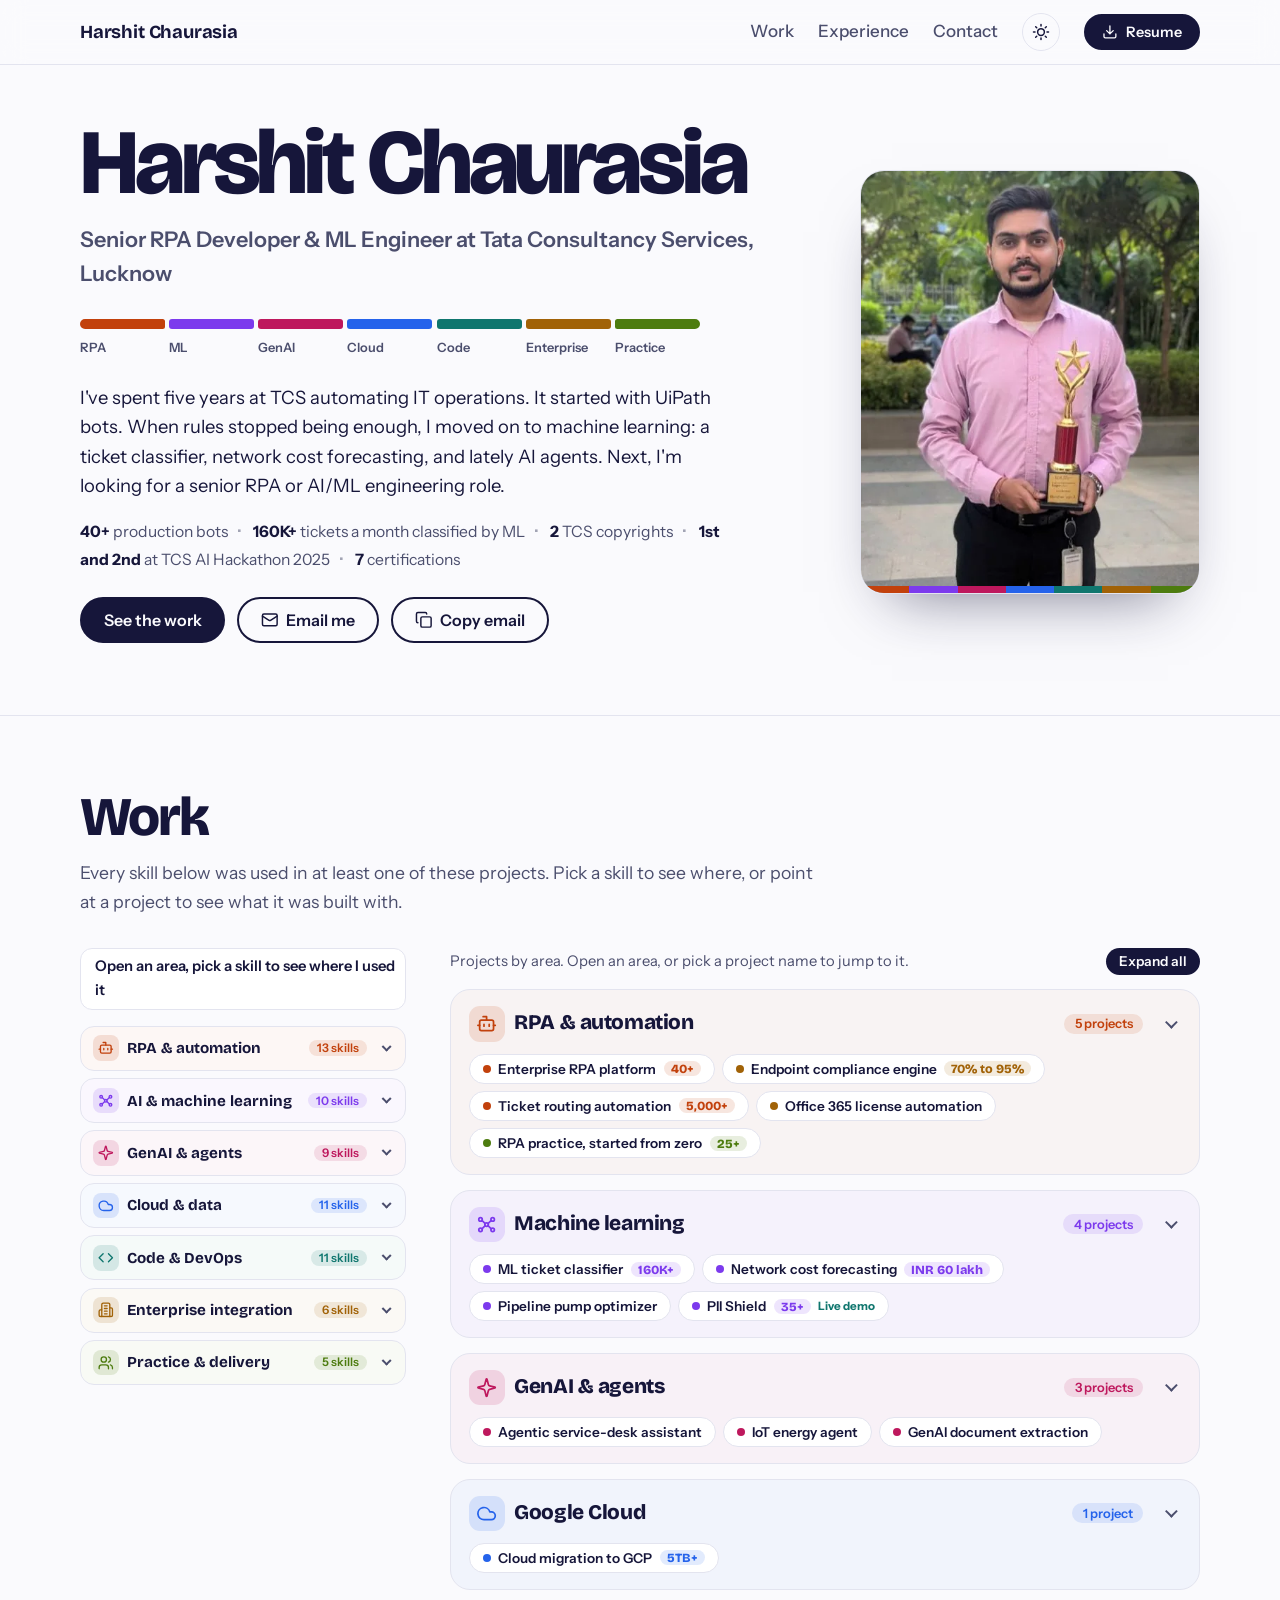
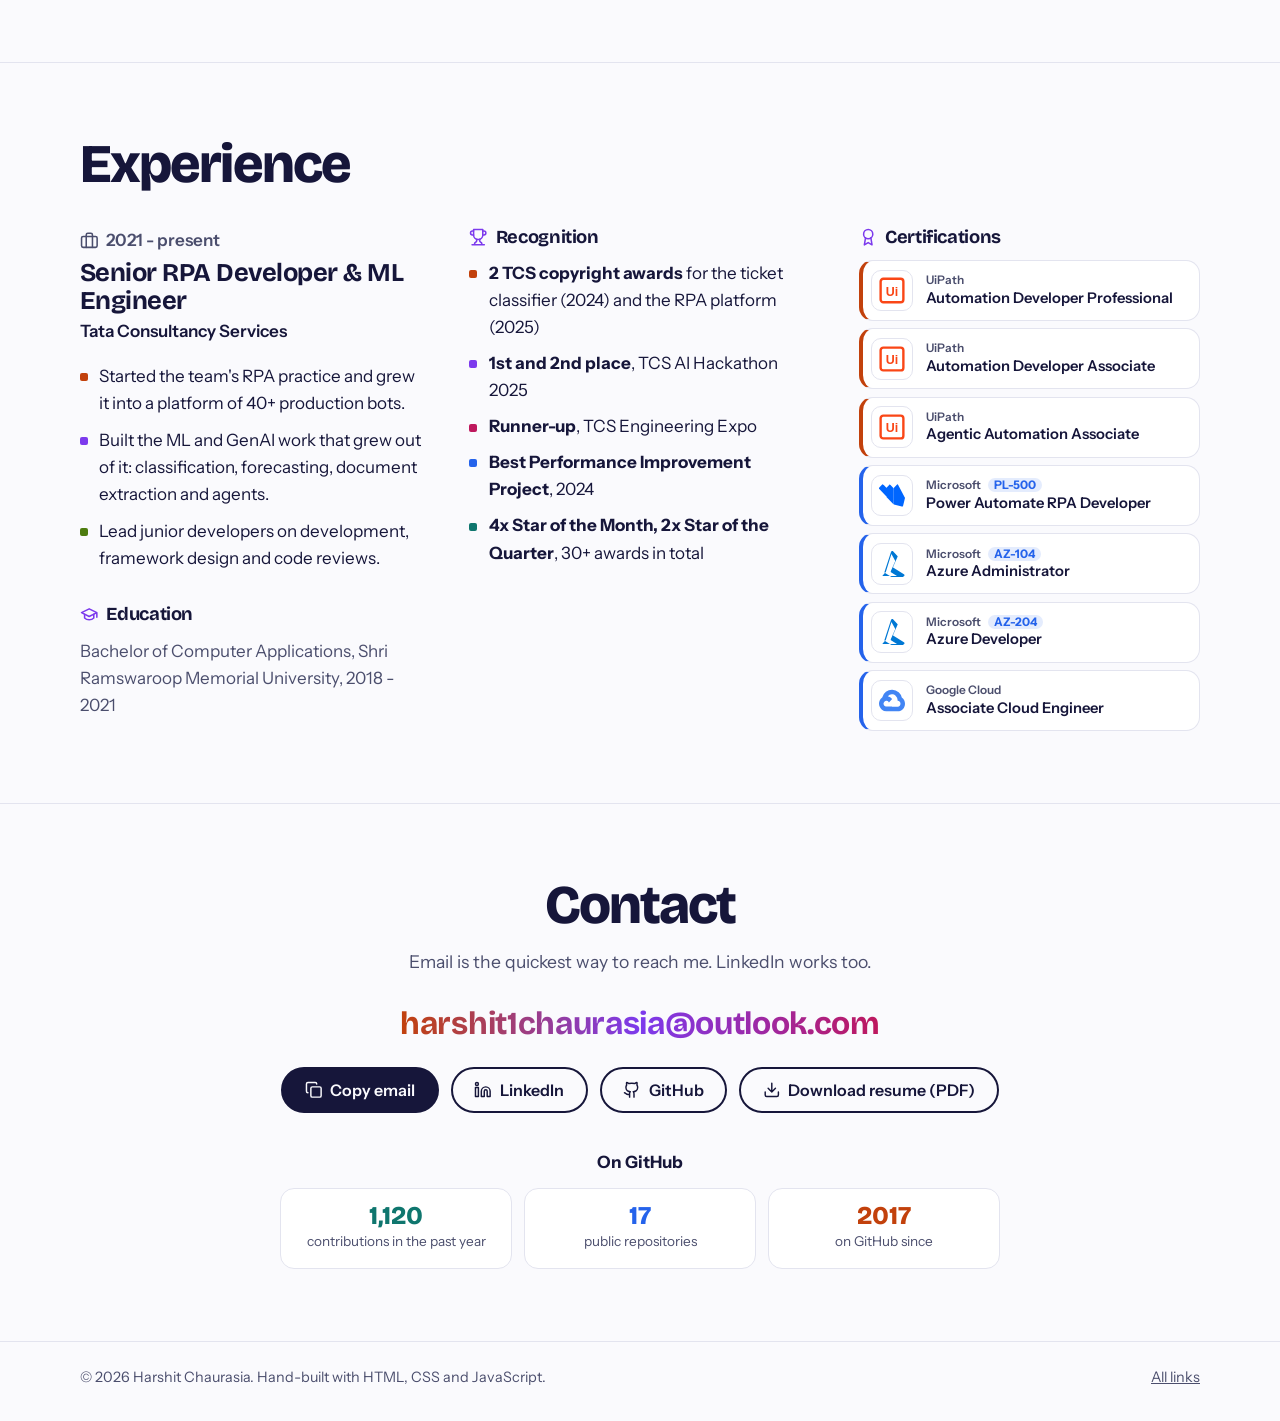
==== index.html @ b9fec70d "Recruiter-first hero, case studies, collapsible skills, phone layout - Hero: availability sentence, " ====
<!DOCTYPE html>
<html lang="en">
<head>
    <meta charset="UTF-8">
    <meta name="viewport" content="width=device-width, initial-scale=1.0, viewport-fit=cover">
    <title>Harshit Chaurasia - RPA & ML Engineer</title>
    <meta name="description" content="Harshit Chaurasia, Senior RPA Developer and ML Engineer at TCS. UiPath automation, machine learning, GenAI agents and Google Cloud, with every skill linked to the project that used it.">
    <link rel="canonical" href="https://harshit.saakura.dev/">
    <meta property="og:title" content="Harshit Chaurasia - RPA & ML Engineer">
    <meta property="og:description" content="Automation and machine learning that runs in production: UiPath bots, ticket classifiers, forecasting models and AI agents.">
    <meta property="og:type" content="website">
    <meta property="og:url" content="https://harshit.saakura.dev/">
    <meta property="og:image" content="https://harshit.saakura.dev/og-card.png">
    <meta property="og:image:width" content="1200">
    <meta property="og:image:height" content="630">
    <meta property="og:image:alt" content="Harshit Chaurasia, Senior RPA Developer and ML Engineer: 40+ production bots, 160K+ tickets a month classified by ML, 2 TCS copyrights">
    <meta name="twitter:card" content="summary_large_image">
    <meta name="twitter:image" content="https://harshit.saakura.dev/og-card.png">
    <meta name="theme-color" content="#fafafd">
    <link rel="icon" type="image/svg+xml" href="data:image/svg+xml,%3Csvg xmlns='http://www.w3.org/2000/svg' viewBox='0 0 100 100'%3E%3Crect width='100' height='100' rx='24' fill='%2316163a'/%3E%3Crect x='14' y='70' width='10' height='14' fill='%23c2410c'/%3E%3Crect x='24' y='70' width='10' height='14' fill='%237c3aed'/%3E%3Crect x='34' y='70' width='10' height='14' fill='%23be185d'/%3E%3Crect x='44' y='70' width='10' height='14' fill='%232563eb'/%3E%3Crect x='54' y='70' width='10' height='14' fill='%230f766e'/%3E%3Crect x='64' y='70' width='10' height='14' fill='%23a16207'/%3E%3Crect x='74' y='70' width='12' height='14' fill='%234d7c0f'/%3E%3Ctext x='50' y='58' text-anchor='middle' font-family='sans-serif' font-size='44' font-weight='800' fill='%23fff'%3EHC%3C/text%3E%3C/svg%3E">
    <link rel="preconnect" href="https://fonts.googleapis.com">
    <link rel="preconnect" href="https://fonts.gstatic.com" crossorigin>
    <link href="https://fonts.googleapis.com/css2?family=Bricolage+Grotesque:opsz,wght@12..96,500..800&family=Instrument+Sans:wght@400..700&display=swap" rel="stylesheet">
    <link rel="stylesheet" href="styles.css">
    <script type="application/ld+json">
    {
      "@context": "https://schema.org",
      "@type": "Person",
      "name": "Harshit Chaurasia",
      "url": "https://harshit.saakura.dev/",
      "jobTitle": "Senior RPA Developer & ML Engineer",
      "worksFor": { "@type": "Organization", "name": "Tata Consultancy Services" },
      "image": "https://harshit.saakura.dev/portrait.jpg",
      "email": "mailto:harshit1chaurasia@outlook.com",
      "address": { "@type": "PostalAddress", "addressLocality": "Lucknow", "addressCountry": "IN" },
      "knowsAbout": ["UiPath", "RPA", "REFramework", "UiPath Orchestrator", "Power Automate", "Intelligent Automation", "Machine Learning", "NLP", "BERT", "Time Series Forecasting", "Agentic AI", "LangGraph", "LangChain", "RAG", "Gemini", "Vertex AI", "Google Cloud", "BigQuery", "Cloud Run", "Python", "SQL", "Docker", "Microsoft Graph API"],
      "hasCredential": [
        { "@type": "EducationalOccupationalCredential", "name": "UiPath Automation Developer Professional", "credentialCategory": "certification" },
        { "@type": "EducationalOccupationalCredential", "name": "UiPath Automation Developer Associate", "credentialCategory": "certification" },
        { "@type": "EducationalOccupationalCredential", "name": "UiPath Agentic Automation Associate", "credentialCategory": "certification" },
        { "@type": "EducationalOccupationalCredential", "name": "Microsoft PL-500 Power Automate RPA Developer", "credentialCategory": "certification" },
        { "@type": "EducationalOccupationalCredential", "name": "Microsoft AZ-104 Azure Administrator", "credentialCategory": "certification" },
        { "@type": "EducationalOccupationalCredential", "name": "Microsoft AZ-204 Azure Developer", "credentialCategory": "certification" },
        { "@type": "EducationalOccupationalCredential", "name": "Google Cloud Associate Cloud Engineer", "credentialCategory": "certification" }
      ],
      "award": ["TCS copyright award 2024 (ML ticket classifier)", "TCS copyright award 2025 (enterprise RPA platform)", "TCS AI Hackathon 2025, 1st and 2nd place"],
      "sameAs": ["https://github.com/harshitrajchaurasia", "https://www.linkedin.com/in/harshit-raj-chaurasia"],
      "alumniOf": { "@type": "CollegeOrUniversity", "name": "Shri Ramswaroop Memorial University" }
    }
    </script>
    <script>
      (function () {
        var d = document.documentElement;
        d.classList.add('js');
        var t = null;
        try { t = localStorage.getItem('theme-v2'); } catch (e) {}
        if (!t) t = 'light';
        d.setAttribute('data-theme', t);
      })();
    </script>
</head>
<body>
    <!-- icon set, used as <svg class="ic"><use href="#i-name"/></svg> -->
    <svg width="0" height="0" style="position:absolute" aria-hidden="true">
        <symbol id="i-rpa" viewBox="0 0 24 24"><path d="M12 8V4H8"/><rect width="16" height="12" x="4" y="8" rx="2"/><path d="M2 14h2M20 14h2M15 13v2M9 13v2"/></symbol>
        <symbol id="i-ml" viewBox="0 0 24 24"><circle cx="5" cy="6" r="2"/><circle cx="5" cy="18" r="2"/><circle cx="12" cy="12" r="2"/><circle cx="19" cy="6" r="2"/><circle cx="19" cy="18" r="2"/><path d="M6.6 7.2l3.8 3.6M6.6 16.8l3.8-3.6M13.6 10.8l3.8-3.6M13.6 13.2l3.8 3.6"/></symbol>
        <symbol id="i-genai" viewBox="0 0 24 24"><path d="M9.94 15.5A2 2 0 0 0 8.5 14.06l-6.14-1.58a.5.5 0 0 1 0-.96L8.5 9.94A2 2 0 0 0 9.94 8.5l1.58-6.14a.5.5 0 0 1 .96 0l1.58 6.14a2 2 0 0 0 1.44 1.44l6.14 1.58a.5.5 0 0 1 0 .96l-6.14 1.58a2 2 0 0 0-1.44 1.44l-1.58 6.14a.5.5 0 0 1-.96 0z"/></symbol>
        <symbol id="i-cloud" viewBox="0 0 24 24"><path d="M17.5 19H9a7 7 0 1 1 6.71-9h1.79a4.5 4.5 0 1 1 0 9Z"/></symbol>
        <symbol id="i-dev" viewBox="0 0 24 24"><path d="M16 18l6-6-6-6M8 6l-6 6 6 6"/></symbol>
        <symbol id="i-ent" viewBox="0 0 24 24"><path d="M6 22V4a2 2 0 0 1 2-2h8a2 2 0 0 1 2 2v18Z"/><path d="M6 12H4a2 2 0 0 0-2 2v6a2 2 0 0 0 2 2h2M18 9h2a2 2 0 0 1 2 2v9a2 2 0 0 1-2 2h-2M10 6h4M10 10h4M10 14h4M10 18h4"/></symbol>
        <symbol id="i-prac" viewBox="0 0 24 24"><path d="M16 21v-2a4 4 0 0 0-4-4H6a4 4 0 0 0-4 4v2"/><circle cx="9" cy="7" r="4"/><path d="M22 21v-2a4 4 0 0 0-3-3.87M16 3.13a4 4 0 0 1 0 7.75"/></symbol>
        <symbol id="i-trophy" viewBox="0 0 24 24"><path d="M6 9H4.5a2.5 2.5 0 0 1 0-5H6M18 9h1.5a2.5 2.5 0 0 0 0-5H18M4 22h16M10 14.66V17c0 .55-.47.98-.97 1.21C7.85 18.75 7 20.24 7 22M14 14.66V17c0 .55.47.98.97 1.21C16.15 18.75 17 20.24 17 22"/><path d="M18 2H6v7a6 6 0 0 0 12 0V2Z"/></symbol>
        <symbol id="i-award" viewBox="0 0 24 24"><circle cx="12" cy="8" r="6"/><path d="M15.48 12.89 17 22l-5-3-5 3 1.52-9.11"/></symbol>
        <symbol id="i-flask" viewBox="0 0 24 24"><path d="M10 2v7.53a2 2 0 0 1-.21.9L4.72 20.55a1 1 0 0 0 .9 1.45h12.76a1 1 0 0 0 .9-1.45l-5.07-10.13a2 2 0 0 1-.21-.9V2M8.5 2h7M7 16h10"/></symbol>
        <symbol id="i-mail" viewBox="0 0 24 24"><rect width="20" height="16" x="2" y="4" rx="2"/><path d="m22 7-8.97 5.7a1.94 1.94 0 0 1-2.06 0L2 7"/></symbol>
        <symbol id="i-download" viewBox="0 0 24 24"><path d="M21 15v4a2 2 0 0 1-2 2H5a2 2 0 0 1-2-2v-4M7 10l5 5 5-5M12 15V3"/></symbol>
        <symbol id="i-github" viewBox="0 0 24 24"><path d="M15 22v-4a4.8 4.8 0 0 0-1-3.5c3 0 6-2 6-5.5.08-1.25-.27-2.48-1-3.5.28-1.15.28-2.35 0-3.5 0 0-1 0-3 1.5-2.64-.5-5.36-.5-8 0C6 2 5 2 5 2c-.3 1.15-.3 2.35 0 3.5A5.4 5.4 0 0 0 4 9c0 3.5 3 5.5 6 5.5-.39.49-.68 1.05-.85 1.65S8.93 17.38 9 18v4M9 18c-4.51 2-5-2-7-2"/></symbol>
        <symbol id="i-linkedin" viewBox="0 0 24 24"><path d="M16 8a6 6 0 0 1 6 6v7h-4v-7a2 2 0 0 0-4 0v7h-4v-7a6 6 0 0 1 6-6zM2 9h4v12H2z"/><circle cx="4" cy="4" r="2"/></symbol>
        <symbol id="i-briefcase" viewBox="0 0 24 24"><rect width="20" height="14" x="2" y="7" rx="2"/><path d="M16 21V5a2 2 0 0 0-2-2h-4a2 2 0 0 0-2 2v16"/></symbol>
        <symbol id="i-cap" viewBox="0 0 24 24"><path d="M22 10v6M2 10l10-5 10 5-10 5z"/><path d="M6 12v5c3 3 9 3 12 0v-5"/></symbol>
        <symbol id="i-copy" viewBox="0 0 24 24"><rect width="14" height="14" x="8" y="8" rx="2"/><path d="M4 16c-1.1 0-2-.9-2-2V4c0-1.1.9-2 2-2h10c1.1 0 2 .9 2 2"/></symbol>
        <symbol id="i-check" viewBox="0 0 24 24"><path d="M20 6 9 17l-5-5"/></symbol>
        <symbol id="i-play" viewBox="0 0 24 24"><polygon points="6 3 20 12 6 21 6 3"/></symbol>
        <symbol id="i-external"viewBox="0 0 24 24"><path d="M15 3h6v6M10 14 21 3M18 13v6a2 2 0 0 1-2 2H5a2 2 0 0 1-2-2V8a2 2 0 0 1 2-2h3"/></symbol>
    </svg>
    <a href="#work" class="skip-link">Skip to projects</a>

    <header class="topbar">
        <div class="wrap topbar-inner">
            <a href="#top" class="brand">Harshit Chaurasia</a>
            <nav class="topnav" aria-label="Primary">
                <a href="#work">Work</a>
                <a href="#experience">Experience</a>
                <a href="#contact">Contact</a>
            </nav>
            <button class="theme-toggle" id="themeToggle" type="button" aria-label="Switch between light and dark theme">
                <svg class="icon-sun" width="18" height="18" viewBox="0 0 24 24" fill="none" stroke="currentColor" stroke-width="2" stroke-linecap="round" aria-hidden="true"><circle cx="12" cy="12" r="4.5"/><path d="M12 2v2M12 20v2M4.9 4.9l1.4 1.4M17.7 17.7l1.4 1.4M2 12h2M20 12h2M4.9 19.1l1.4-1.4M17.7 6.3l1.4-1.4"/></svg>
                <svg class="icon-moon" width="18" height="18" viewBox="0 0 24 24" fill="none" stroke="currentColor" stroke-width="2" stroke-linecap="round" aria-hidden="true"><path d="M21 12.8A9 9 0 1111.2 3a7 7 0 009.8 9.8z"/></svg>
            </button>
            <a href="Harshit_Chaurasia_Resume.pdf" class="btn btn-solid btn-small" download><svg class="ic" aria-hidden="true"><use href="#i-download"/></svg>Resume</a>
        </div>
    </header>

    <main id="top">

        <!-- ============ HERO ============ -->
        <section class="hero">
            <div class="wrap hero-grid">
                <div class="hero-text">
                    <h1 class="hero-name">Harshit Chaurasia</h1>
                    <p class="hero-role">Senior RPA Developer &amp; ML Engineer at Tata Consultancy Services, Lucknow</p>

                    <!-- one segment per skill area; clicking jumps to the matching projects -->
                    <ul class="spectrum" aria-label="Skill areas">
                        <li><a href="#work" data-jump-cat="rpa" style="--c:var(--rpa)"><span>RPA</span></a></li>
                        <li><a href="#work" data-jump-cat="ml" style="--c:var(--ml)"><span>ML</span></a></li>
                        <li><a href="#work" data-jump-cat="genai" style="--c:var(--genai)"><span>GenAI</span></a></li>
                        <li><a href="#work" data-jump-cat="cloud" style="--c:var(--cloud)"><span>Cloud</span></a></li>
                        <li><a href="#work" data-jump-cat="dev" style="--c:var(--dev)"><span>Code</span></a></li>
                        <li><a href="#work" data-jump-cat="ent" style="--c:var(--ent)"><span>Enterprise</span></a></li>
                        <li><a href="#work" data-jump-cat="prac" style="--c:var(--prac)"><span>Practice</span></a></li>
                    </ul>

                    <p class="hero-pitch">I've spent five years at TCS automating IT operations. It started with UiPath bots. When rules stopped being enough, I moved on to machine learning: a ticket classifier, network cost forecasting, and lately AI agents. Next, I'm looking for a senior RPA or AI/ML engineering role.</p>

                    <!-- the numbers a recruiter looks for, as one plain line -->
                    <ul class="proof" aria-label="Highlights">
                        <li><b>40+</b> production bots</li>
                        <li><b>160K+</b> tickets a month classified by ML</li>
                        <li><b>2</b> TCS copyrights</li>
                        <li><b>1st and 2nd</b> at TCS AI Hackathon 2025</li>
                        <li><b>7</b> certifications</li>
                    </ul>

                    <div class="hero-ctas">
                        <a href="#work" class="btn btn-solid">See the work</a>
                        <a href="mailto:harshit1chaurasia@outlook.com" class="btn btn-line"><svg class="ic" aria-hidden="true"><use href="#i-mail"/></svg>Email me</a>
                        <button type="button" class="btn btn-line js-only" data-copy="harshit1chaurasia@outlook.com"><svg class="ic" aria-hidden="true"><use href="#i-copy"/></svg><span>Copy email</span></button>
                    </div>
                </div>

                <figure class="hero-photo">
                    <div class="photo-frame">
                        <picture>
                            <source srcset="portrait.webp" type="image/webp">
                            <img src="portrait.jpg" alt="Harshit Chaurasia holding an award trophy" width="480" height="600" fetchpriority="high">
                        </picture>
                    </div>
                </figure>
            </div>
        </section>

        <!-- ============ WORK: skills <-> projects ============ -->
        <section class="section" id="work">
            <div class="wrap">
                <div class="sec-head">
                    <h2>Work</h2>
                    <p class="sec-sub">Every skill below was used in at least one of these projects. Pick a skill to see where, or point at a project to see what it was built with.</p>
                </div>

                <div class="work-grid">
                    <!-- built by script.js from the tags on each project, so a skill can only appear if a project uses it -->
                    <aside class="skills-panel" id="skillsPanel" aria-label="Skills">
                        <div class="skills-status" id="skillsStatus" aria-live="polite">
                            <span id="skillsStatusText">Open an area, pick a skill to see where I used it</span>
                            <button type="button" class="clear-btn" id="clearFilter" hidden>Show all</button>
                        </div>
                        <div id="skillsGroups"></div>
                    </aside>

                    <div class="work-main">
                    <div class="proj-tools">
                        <p>Projects by area. Open an area, or pick a project name to jump to it.</p>
                        <button type="button" class="clear-btn" id="toggleGroups">Expand all</button>
                    </div>
                    <div class="projects" id="projects">
                        <details class="pgroup" style="--c:var(--rpa)" aria-label="RPA and automation projects">
                            <summary class="pgroup-sum"><h3 class="pgroup-head"><svg class="ic" aria-hidden="true"><use href="#i-rpa"/></svg>RPA &amp; automation<span class="pgroup-n">5 projects</span></h3></summary>
                            <div class="pgrid">
                            <article class="proj" style="--c:var(--rpa)" tabindex="0">
                                <p class="proj-badge"><svg class="ic" aria-hidden="true"><use href="#i-award"/></svg>Copyright 2025</p>
                                <h4>Enterprise RPA platform</h4>
                                <p class="proj-result"><strong>40+</strong> production bots at 98% SLA compliance</p>
                                <p>A UiPath platform for deployment, Office 365 licensing, ITSM and compliance work. Queue-based processing with structured exception handling and automated tests: 92% job success, 95% less manual effort and 1,000+ hours saved every month.</p>
                                <ul class="tags">
                                    <li data-c="rpa">UiPath Studio</li><li data-c="rpa">REFramework</li><li data-c="rpa">UiPath Orchestrator</li><li data-c="rpa">Queues</li><li data-c="rpa">Exception Handling</li><li data-c="rpa">UiPath Test Suite</li><li data-c="dev">VBA</li>
                                </ul>
                            </article>
                            <article class="proj" style="--c:var(--ent)" tabindex="0">
                                <h4>Endpoint compliance engine</h4>
                                <p class="proj-result">Compliance up from <strong>70% to 95%</strong> across 800K+ devices</p>
                                <p>A rules engine checks Active Directory data for policy violations. Fixes and notifications were piloted through Power Automate flows.</p>
                                <ul class="tags">
                                    <li data-c="dev">Python</li><li data-c="cloud">SQL</li><li data-c="ent">Active Directory</li><li data-c="rpa">Power Automate Desktop</li><li data-c="rpa">Cloud Flows</li>
                                </ul>
                            </article>
                            <article class="proj" style="--c:var(--rpa)" tabindex="0">
                                <h4>Ticket routing automation</h4>
                                <p class="proj-result"><strong>5,000+</strong> tickets a day assigned automatically</p>
                                <p>Routes tickets to roster-based support teams, so 200+ engineers no longer watch queues and assign work by hand.</p>
                                <ul class="tags">
                                    <li data-c="dev">Python</li><li data-c="rpa">Selenium WebDriver</li><li data-c="cloud">SQL</li>
                                </ul>
                            </article>
                            <article class="proj" style="--c:var(--ent)" tabindex="0">
                                <h4>Office 365 license automation</h4>
                                <p class="proj-result">License provisioning and revocation with no manual steps</p>
                                <p>Provisions and revokes Office 365 licenses automatically across the Microsoft stack, improving license utilization and governance.</p>
                                <ul class="tags">
                                    <li data-c="ent">Microsoft Graph API</li><li data-c="ent">Office 365</li><li data-c="ent">Active Directory</li><li data-c="ent">SharePoint</li><li data-c="ent">Outlook</li><li data-c="dev">PowerShell</li><li data-c="dev">Python</li><li data-c="rpa">Power Apps</li><li data-c="cloud">Azure</li>
                                </ul>
                            </article>
                            <article class="proj" style="--c:var(--prac)" tabindex="0">
                                <h4>RPA practice, started from zero</h4>
                                <p class="proj-result"><strong>25+</strong> legacy app automations piloted</p>
                                <p>Mapped processes and proved them out with Python and Selenium pilots, then ran the practice: bot lifecycle and SLA management, and mentoring junior developers through code review in Agile sprints.</p>
                                <ul class="tags">
                                    <li data-c="prac">Process Analysis</li><li data-c="prac">Bot Lifecycle Management</li><li data-c="prac">SLA Management</li><li data-c="prac">Code Review</li><li data-c="prac">Agile</li><li data-c="dev">Python</li><li data-c="rpa">Selenium WebDriver</li>
                                </ul>
                            </article>
                            </div>
                        </details>
                        <details class="pgroup" style="--c:var(--ml)" aria-label="Machine learning projects">
                            <summary class="pgroup-sum"><h3 class="pgroup-head"><svg class="ic" aria-hidden="true"><use href="#i-ml"/></svg>Machine learning<span class="pgroup-n">4 projects</span></h3></summary>
                            <div class="pgrid">
                            <article class="proj" style="--c:var(--ml)" tabindex="0">
                                <p class="proj-badge"><svg class="ic" aria-hidden="true"><use href="#i-award"/></svg>Copyright 2024</p>
                                <h4>ML ticket classifier</h4>
                                <p class="proj-result"><strong>160K+</strong> tickets a month classified at 97% accuracy</p>
                                <p>Reads incoming IT tickets and change requests and picks the right queue. A bi-encoder shortlists candidate categories, a cross-encoder re-ranks them, and the model ships as a container on Cloud Run through a CI/CD pipeline.</p>
                                <ul class="tags">
                                    <li data-c="ml">Machine Learning</li><li data-c="ml">NLP</li><li data-c="ml">BERT</li><li data-c="ml">Bi-Encoder</li><li data-c="ml">Cross-Encoder</li><li data-c="ml">Embeddings</li><li data-c="ml">Scikit-Learn</li>
                                    <li data-c="dev">Python</li><li data-c="cloud">Cloud Run</li><li data-c="dev">Docker</li><li data-c="dev">Linux</li><li data-c="dev">Git</li><li data-c="dev">GitHub</li><li data-c="dev">GitLab</li><li data-c="dev">CI/CD</li><li data-c="dev">Rundeck</li>
                                </ul>
                                <details class="case">
                                    <summary>How it works</summary>
                                    <div class="case-body">
                                        <ol class="flow" aria-label="Pipeline">
                                            <li>Ticket text</li><li>PII masked</li><li>Top-3 categories</li><li>Sub-categories</li><li>Similar-label search</li><li>Cross-encoder re-rank</li><li>Queue + confidence</li>
                                        </ol>
                                        <p><b>Problem.</b> Over 2,600 possible destinations, heavily skewed: the biggest category has thousands of times the data of the smallest. A single flat model got 48% right.</p>
                                        <p><b>Approach.</b> Split the decision in two. A DistilBERT model picks the top 3 categories, a second picks sub-categories but may only choose ones valid under those categories. Semantic search adds near matches, and one cross-encoder pass scores every candidate on the same scale.</p>
                                        <p><b>Engineering.</b> Trained on 1.1M+ labelled tickets on cloud GPUs, exported to ONNX (no PyTorch in production), served as an autoscaling container on Cloud Run with personal data masked before inference. About 6 ms per ticket in batch evaluation.</p>
                                        <p><b>Lesson.</b> The category tree mirrors which team handles a ticket, not what the user meant. Subject words ("laptop", "parking") separate tickets far better than intent words ("not working").</p>
                                    </div>
                                </details>
                            </article>
                            <article class="proj" style="--c:var(--ml)" tabindex="0">
                                <h4>Network cost forecasting</h4>
                                <p class="proj-result"><strong>INR 60 lakh</strong> (about USD 70K) saved in FY24</p>
                                <p>Time series models forecast usage on every network link and recommend where to upgrade or downgrade. Projected savings reach INR 2+ crore (about USD 230K) by FY26.</p>
                                <ul class="tags">
                                    <li data-c="ml">Time Series Forecasting</li><li data-c="ml">BigQuery ML</li><li data-c="ml">Scikit-Learn</li><li data-c="dev">Python</li><li data-c="cloud">BigQuery</li><li data-c="cloud">PySpark</li>
                                </ul>
                            </article>
                            <article class="proj" style="--c:var(--ml)" tabindex="0">
                                <p class="proj-badge"><svg class="ic" aria-hidden="true"><use href="#i-trophy"/></svg>TCS AI Hackathon 2025, 1st place</p>
                                <h4>Pipeline pump optimizer</h4>
                                <p class="proj-result">Less energy spent moving oil and gas</p>
                                <p>A machine learning model that recommends pump settings to cut energy use along oil and gas pipelines.</p>
                                <ul class="tags">
                                    <li data-c="ml">Machine Learning</li><li data-c="ml">Scikit-Learn</li><li data-c="dev">Python</li>
                                </ul>
                            </article>
                            <article class="proj" style="--c:var(--ml)" tabindex="0">
                                <p class="proj-badge"><svg class="ic" aria-hidden="true"><use href="#i-github"/></svg>Open source</p>
                                <h4>PII Shield</h4>
                                <p class="proj-result"><strong>35+</strong> kinds of personal data removed before text reaches an LLM</p>
                                <p>Finds names, Aadhaar and PAN numbers, bank accounts, emails and phone numbers with spaCy NER and pattern rules, then masks them. Nothing you paste is stored.</p>
                                <ul class="tags">
                                    <li data-c="ml">NLP</li><li data-c="ml">spaCy</li><li data-c="dev">Python</li><li data-c="dev">FastAPI</li><li data-c="dev">Docker</li><li data-c="cloud">Cloud Run</li>
                                </ul>
                                <div class="proj-links">
                                    <a href="#piiDemo" class="live"><svg class="ic" aria-hidden="true"><use href="#i-play"/></svg>Try the live demo</a>
                                    <a href="https://github.com/harshitrajchaurasia/pii-shield" target="_blank" rel="noopener"><svg class="ic" aria-hidden="true"><use href="#i-github"/></svg>Source on GitHub</a>
                                    <a href="https://pii-shield-49982461185.us-central1.run.app" target="_blank" rel="noopener"><svg class="ic" aria-hidden="true"><use href="#i-external"/></svg>Open the full app</a>
                                </div>
                                <details class="demo" id="piiDemo">
                                    <summary><svg class="ic" aria-hidden="true"><use href="#i-play"/></svg>Try it here</summary>
                                    <div class="demo-body">
                                        <label for="piiInput" class="demo-label">Text with personal details</label>
                                        <textarea id="piiInput" rows="4">Hi, I'm Rahul Sharma, Aadhaar 2341 5678 9012, rahul.sharma@gmail.com, +91 98765 43210</textarea>
                                        <button type="button" class="btn btn-solid btn-small" id="piiRedactBtn">Redact</button>
                                        <p class="demo-label">Redacted text</p>
                                        <div class="demo-output" id="piiOutput" aria-live="polite">The redacted version shows up here.</div>
                                        <p class="demo-stats" id="piiStats"></p>
                                    </div>
                                </details>
                            </article>
                            </div>
                        </details>
                        <details class="pgroup" style="--c:var(--genai)" aria-label="GenAI and agents projects">
                            <summary class="pgroup-sum"><h3 class="pgroup-head"><svg class="ic" aria-hidden="true"><use href="#i-genai"/></svg>GenAI &amp; agents<span class="pgroup-n">3 projects</span></h3></summary>
                            <div class="pgrid">
                            <article class="proj" style="--c:var(--genai)" tabindex="0">
                                <p class="proj-badge"><svg class="ic" aria-hidden="true"><use href="#i-flask"/></svg>Proof of concept</p>
                                <h4>Agentic service-desk assistant</h4>
                                <p class="proj-result">Showed tickets can resolve themselves</p>
                                <p>An agent that pulls answers out of service-desk databases and uses them to close tickets, orchestrated with UiPath Maestro and grounded with retrieval-augmented generation.</p>
                                <ul class="tags">
                                    <li data-c="genai">Agentic AI</li><li data-c="genai">RAG</li><li data-c="genai">OpenAI GPT</li><li data-c="rpa">UiPath Maestro</li><li data-c="rpa">UiPath AI Center</li><li data-c="rpa">Document Understanding</li>
                                </ul>
                            </article>
                            <article class="proj" style="--c:var(--genai)" tabindex="0">
                                <p class="proj-badge"><svg class="ic" aria-hidden="true"><use href="#i-trophy"/></svg>TCS AI Hackathon 2025, 2nd place</p>
                                <h4>IoT energy agent</h4>
                                <p class="proj-result">An AI agent that watches live sensors</p>
                                <p>Reads real-time IoT sensor data from facilities and recommends where energy can be saved, built as a multi-step agent graph.</p>
                                <ul class="tags">
                                    <li data-c="genai">Agentic AI</li><li data-c="genai">LangGraph</li><li data-c="genai">LangChain</li><li data-c="genai">Gemini</li><li data-c="genai">OpenAI GPT</li>
                                </ul>
                            </article>
                            <article class="proj" style="--c:var(--genai)" tabindex="0">
                                <h4>GenAI document extraction</h4>
                                <p class="proj-result">Messy procurement PDFs turned into clean inventory records</p>
                                <p>LLM pipelines on Vertex AI read unstructured procurement documents and output normalized inventory data for compliance reporting, connected to enterprise systems over REST APIs.</p>
                                <ul class="tags">
                                    <li data-c="genai">LLMs</li><li data-c="genai">Gemini</li><li data-c="genai">Vertex AI</li><li data-c="genai">LangChain</li><li data-c="genai">RAG</li><li data-c="genai">Prompt Engineering</li><li data-c="ent">REST APIs</li>
                                </ul>
                                <details class="case">
                                    <summary>How it works</summary>
                                    <div class="case-body">
                                        <ol class="flow" aria-label="Pipeline">
                                            <li>PDF lands in storage</li><li>Inventory scan</li><li>Gemini: is it the right document?</li><li>Gemini: extract to schema</li><li>Normalise</li><li>BigQuery</li>
                                        </ol>
                                        <p><b>Problem.</b> Thousands of software licensing addenda sat as PDFs, a quarter of them scanned, some 800+ pages long. Every question meant opening files by hand.</p>
                                        <p><b>Approach.</b> A first version parsed page layout with rules and handled 59% of files. I replaced it with a two-step Gemini pipeline: a cheap check on the first pages, then extraction of the whole document into a strict JSON schema.</p>
                                        <p><b>Result.</b> 85% of 4,700+ files extracted, including 1,100+ scanned PDFs the old parser could not read. Changing the prompt version re-queues affected files automatically.</p>
                                        <p><b>Guardrails.</b> The prompt and the schema both refuse personal data (names, emails, signatures), and only legal entity names are stored.</p>
                                    </div>
                                </details>
                            </article>
                            </div>
                        </details>
                        <details class="pgroup" style="--c:var(--cloud)" aria-label="Google Cloud projects">
                            <summary class="pgroup-sum"><h3 class="pgroup-head"><svg class="ic" aria-hidden="true"><use href="#i-cloud"/></svg>Google Cloud<span class="pgroup-n">1 project</span></h3></summary>
                            <div class="pgrid">
                            <article class="proj" style="--c:var(--cloud)" tabindex="0">
                                <h4>Cloud migration to GCP</h4>
                                <p class="proj-result"><strong>5TB+</strong> of workloads moved in 6 months</p>
                                <p>A phased move from on-premises servers to Google Cloud, with infrastructure as code and PySpark ETL pipelines orchestrated by Cloud Composer. No major production disruption.</p>
                                <ul class="tags">
                                    <li data-c="cloud">GCP</li><li data-c="cloud">BigQuery</li><li data-c="cloud">Dataflow</li><li data-c="cloud">Dataproc</li><li data-c="cloud">Cloud Composer</li><li data-c="cloud">Terraform</li><li data-c="cloud">PySpark</li><li data-c="cloud">ETL Pipelines</li>
                                </ul>
                            </article>
                            </div>
                        </details>
                    </div>
                    </div>
                </div>
            </div>
        </section>

        <!-- ============ EXPERIENCE ============ -->
        <section class="section" id="experience">
            <div class="wrap">
                <div class="sec-head">
                    <h2>Experience</h2>
                </div>
                <div class="exp-grid">
                    <div class="role">
                        <p class="role-dates"><svg class="ic" aria-hidden="true"><use href="#i-briefcase"/></svg>2021 - present</p>
                        <h3>Senior RPA Developer &amp; ML Engineer</h3>
                        <p class="role-org">Tata Consultancy Services</p>
                        <ul class="role-points">
                            <li>Started the team's RPA practice and grew it into a platform of 40+ production bots.</li>
                            <li>Built the ML and GenAI work that grew out of it: classification, forecasting, document extraction and agents.</li>
                            <li>Lead junior developers on development, framework design and code reviews.</li>
                        </ul>

                        <h3 class="sub-head"><svg class="ic" aria-hidden="true"><use href="#i-cap"/></svg>Education</h3>
                        <p class="edu">Bachelor of Computer Applications, Shri Ramswaroop Memorial University, 2018 - 2021</p>
                    </div>

                    <div class="recog">
                        <h3 class="sub-head"><svg class="ic" aria-hidden="true"><use href="#i-trophy"/></svg>Recognition</h3>
                        <ul class="awards">
                            <li><strong>2 TCS copyright awards</strong> for the ticket classifier (2024) and the RPA platform (2025)</li>
                            <li><strong>1st and 2nd place</strong>, TCS AI Hackathon 2025</li>
                            <li><strong>Runner-up</strong>, TCS Engineering Expo</li>
                            <li><strong>Best Performance Improvement Project</strong>, 2024</li>
                            <li><strong>4x Star of the Month, 2x Star of the Quarter</strong>, 30+ awards in total</li>
                        </ul>
                    </div>

                    <div class="cert-col">
                        <h3 class="sub-head"><svg class="ic" aria-hidden="true"><use href="#i-award"/></svg>Certifications</h3>
                        <ul class="certs">
                            <li style="--c:var(--rpa)"><span class="cert-logo"><img src="assets/certs/uipath-mark.svg" alt="" width="26" height="26"></span><span class="cert-name"><small>UiPath</small>Automation Developer Professional</span></li>
                            <li style="--c:var(--rpa)"><span class="cert-logo"><img src="assets/certs/uipath-mark.svg" alt="" width="26" height="26"></span><span class="cert-name"><small>UiPath</small>Automation Developer Associate</span></li>
                            <li style="--c:var(--rpa)"><span class="cert-logo"><img src="assets/certs/uipath-mark.svg" alt="" width="26" height="26"></span><span class="cert-name"><small>UiPath</small>Agentic Automation Associate</span></li>
                            <li style="--c:var(--cloud)"><span class="cert-logo"><img src="assets/certs/powerautomate.svg" alt="" width="26" height="26"></span><span class="cert-name"><small>Microsoft <b class="exam">PL-500</b></small>Power Automate RPA Developer</span></li>
                            <li style="--c:var(--cloud)"><span class="cert-logo"><img src="assets/certs/azure.svg" alt="" width="26" height="26"></span><span class="cert-name"><small>Microsoft <b class="exam">AZ-104</b></small>Azure Administrator</span></li>
                            <li style="--c:var(--cloud)"><span class="cert-logo"><img src="assets/certs/azure.svg" alt="" width="26" height="26"></span><span class="cert-name"><small>Microsoft <b class="exam">AZ-204</b></small>Azure Developer</span></li>
                            <li style="--c:var(--cloud)"><span class="cert-logo"><img src="assets/certs/googlecloud.svg" alt="" width="26" height="26"></span><span class="cert-name"><small>Google Cloud</small>Associate Cloud Engineer</span></li>
                        </ul>
                    </div>
                </div>
            </div>
        </section>

        <!-- ============ CONTACT ============ -->
        <section class="section contact" id="contact">
            <div class="wrap">
                <h2 class="contact-title">Contact</h2>
                <p class="contact-sub">Email is the quickest way to reach me. LinkedIn works too.</p>
                <a class="contact-mail" href="mailto:harshit1chaurasia@outlook.com">harshit1chaurasia@outlook.com</a>
                <div class="contact-links">
                    <button type="button" class="btn btn-solid js-only" data-copy="harshit1chaurasia@outlook.com"><svg class="ic" aria-hidden="true"><use href="#i-copy"/></svg><span>Copy email</span></button>
                    <a href="https://www.linkedin.com/in/harshit-raj-chaurasia" target="_blank" rel="noopener" class="btn btn-line"><svg class="ic" aria-hidden="true"><use href="#i-linkedin"/></svg>LinkedIn</a>
                    <a href="https://github.com/harshitrajchaurasia" target="_blank" rel="noopener" class="btn btn-line"><svg class="ic" aria-hidden="true"><use href="#i-github"/></svg>GitHub</a>
                    <a href="Harshit_Chaurasia_Resume.pdf" class="btn btn-line" download><svg class="ic" aria-hidden="true"><use href="#i-download"/></svg>Download resume (PDF)</a>
                </div>

                <!-- live GitHub activity, filled from github-stats.json (refreshed nightly); hidden until data loads -->
                <div class="gh-stats" id="ghStats" hidden>
                    <p class="gh-head">On GitHub</p>
                    <div class="gh-grid">
                        <div class="gh-stat"><span class="gh-num" data-gh="contributions">--</span><span class="gh-lbl">contributions in the past year</span></div>
                        <div class="gh-stat"><span class="gh-num" data-gh="streak">--</span><span class="gh-lbl">day commit streak</span></div>
                        <div class="gh-stat"><span class="gh-num" data-gh="repos">--</span><span class="gh-lbl">public repositories</span></div>
                        <div class="gh-stat"><span class="gh-num" data-gh="since">--</span><span class="gh-lbl">on GitHub since</span></div>
                    </div>
                </div>
            </div>
        </section>
    </main>

    <footer class="footer">
        <div class="wrap footer-inner">
            <span>&copy; <span id="footerYear">2026</span> Harshit Chaurasia. Hand-built with HTML, CSS and JavaScript.</span>
            <a href="/links">All links</a>
        </div>
    </footer>

    <script src="script.js"></script>
</body>
</html>
---- styles.css ----
/* =========================================================
   Harshit Chaurasia - portfolio
   Bricolage Grotesque (display) + Instrument Sans (text)
   Seven category hues carry meaning: each one is a skill area,
   and the same colour marks that area's skills and projects.
   ========================================================= */

/* ---------- TOKENS ---------- */
:root {
    --font-display: 'Bricolage Grotesque', 'Segoe UI', system-ui, sans-serif;
    --font-text: 'Instrument Sans', 'Segoe UI', system-ui, sans-serif;

    --maxw: 1200px;
    --pad: clamp(1rem, 4vw, 2.5rem);
    --ease: cubic-bezier(0.22, 1, 0.36, 1);
}

:root, [data-theme="light"] {
    --bg:      #fafafd;
    --surface: #ffffff;
    --ink:     #16163a;
    --ink-2:   #4b4e6d;
    --line:    #e3e4ef;
    --on-c:    #ffffff;           /* text on a filled category colour */

    /* category hues, all >= 4.5:1 against white */
    --rpa:   #c2410c;
    --ml:    #7c3aed;
    --genai: #be185d;
    --cloud: #2563eb;
    --dev:   #0f766e;
    --ent:   #a16207;
    --prac:  #4d7c0f;
    color-scheme: light;
}

[data-theme="dark"] {
    --bg:      #0f1022;
    --surface: #181a33;
    --ink:     #ececf7;
    --ink-2:   #a9abc6;
    --line:    #2a2d4d;
    --on-c:    #0f1022;

    --rpa:   #fb923c;
    --ml:    #a78bfa;
    --genai: #f472b6;
    --cloud: #60a5fa;
    --dev:   #2dd4bf;
    --ent:   #facc15;
    --prac:  #a3e635;
    color-scheme: dark;
}

/* ---------- BASE ---------- */
*, *::before, *::after { box-sizing: border-box; }
html { scroll-behavior: smooth; scroll-padding-top: 5rem; -webkit-text-size-adjust: 100%; }
body {
    margin: 0;
    background: var(--bg);
    color: var(--ink);
    font: 400 1.0625rem/1.6 var(--font-text);
    -webkit-font-smoothing: antialiased;
    transition: background-color .3s, color .3s;
}
h1, h2, h3 { font-family: var(--font-display); line-height: 1.1; margin: 0; letter-spacing: -0.02em; }
p { margin: 0; }
ul { margin: 0; padding: 0; list-style: none; }
img { max-width: 100%; display: block; }
[hidden] { display: none !important; }
a { color: inherit; }
a, button, summary { -webkit-tap-highlight-color: transparent; }
:focus-visible { outline: 3px solid var(--cloud); outline-offset: 3px; border-radius: 4px; }

.wrap { max-width: var(--maxw); margin: 0 auto; padding: 0 var(--pad); }

.skip-link {
    position: absolute; left: 1rem; top: -3rem; z-index: 100;
    background: var(--ink); color: var(--bg); padding: .6rem 1rem; border-radius: 8px;
}
.skip-link:focus { top: 1rem; }

/* ---------- ICONS (inline sprite in index.html) ---------- */
.ic { width: 1.1em; height: 1.1em; flex: none; fill: none; stroke: currentColor; stroke-width: 2; stroke-linecap: round; stroke-linejoin: round; }
.proj-badge .ic, .proj-links .ic { width: 1em; height: 1em; }

/* ---------- BUTTONS ---------- */
.btn {
    display: inline-flex; align-items: center; gap: .5rem;
    padding: .75rem 1.35rem; border-radius: 999px;
    font: 600 1rem/1 var(--font-text); text-decoration: none; cursor: pointer;
    border: 2px solid var(--ink);
    transition: transform .2s var(--ease), box-shadow .2s, background-color .2s, color .2s;
}
.btn:hover { transform: translateY(-2px); box-shadow: 0 8px 18px -10px color-mix(in srgb, var(--ink) 70%, transparent); }
.btn-solid { background: var(--ink); color: var(--bg); }
.btn-line { background: transparent; color: var(--ink); }
.btn-line:hover { background: var(--ink); color: var(--bg); }
.btn-small { padding: .5rem 1rem; font-size: .9rem; }
.btn:disabled { opacity: .6; cursor: progress; transform: none; }

/* ---------- TOP BAR ---------- */
.topbar {
    position: sticky; top: 0; z-index: 50;
    background: color-mix(in srgb, var(--bg) 82%, transparent);
    backdrop-filter: blur(12px) saturate(1.4); -webkit-backdrop-filter: blur(12px) saturate(1.4);
    border-bottom: 1px solid var(--line);
}
.topbar-inner { display: flex; align-items: center; gap: 1.5rem; height: 4rem; }
.brand { font: 700 1.15rem var(--font-display); text-decoration: none; letter-spacing: -0.01em; margin-right: auto; }
.topnav { display: flex; gap: 1.5rem; }
.topnav a { text-decoration: none; color: var(--ink-2); font-weight: 500; }
.topnav a:hover { color: var(--ink); }
.theme-toggle {
    width: 2.4rem; height: 2.4rem; border-radius: 50%;
    display: grid; place-items: center; cursor: pointer;
    background: transparent; color: var(--ink); border: 1px solid var(--line);
}
.theme-toggle:hover { border-color: var(--ink); }
[data-theme="light"] .icon-moon, [data-theme="dark"] .icon-sun { display: none; }

/* ---------- HERO ---------- */
.hero { padding: clamp(2rem, 5vw, 3.5rem) 0 clamp(3rem, 6vw, 4.5rem); }
.hero-grid { display: grid; grid-template-columns: minmax(0, 1fr) minmax(240px, 380px); gap: clamp(2rem, 5vw, 5rem); align-items: center; }

.hero-name {
    font-size: clamp(3rem, 8vw, 5.75rem);
    font-weight: 800;
    letter-spacing: -0.045em;
    line-height: .92;
    font-variation-settings: "opsz" 96;
}
.hero-role { margin-top: 1rem; font-size: clamp(1.1rem, 2vw, 1.35rem); font-weight: 600; color: var(--ink-2); }

/* the signature: seven skill areas as one bar under the name */
.spectrum { display: flex; gap: 4px; margin: 1.75rem 0 1.5rem; max-width: 620px; }
.spectrum li { flex: 1; }
.spectrum a {
    display: block; text-decoration: none;
    padding-top: 14px; position: relative;
    font-size: .8rem; font-weight: 600; color: var(--ink-2);
}
.spectrum a::before {
    content: ""; position: absolute; inset: 0 0 auto 0; height: 10px;
    background: var(--c); border-radius: 3px;
    transform-origin: left; transition: height .25s var(--ease);
}
.spectrum li:first-child a::before { border-radius: 6px 3px 3px 6px; }
.spectrum li:last-child a::before { border-radius: 3px 6px 6px 3px; }
.spectrum a span { display: block; padding-top: .35rem; white-space: nowrap; overflow: hidden; text-overflow: ellipsis; }
.spectrum a:hover::before, .spectrum a:focus-visible::before { height: 14px; }
.spectrum a:hover, .spectrum a:focus-visible { color: var(--c); }

.hero-pitch { max-width: 36em; font-size: 1.15rem; }
.hero-ctas { display: flex; flex-wrap: wrap; gap: .75rem; margin-top: 1.5rem; }

.hero-pitch + .hero-pitch { margin-top: .8rem; }
html:not(.js) .js-only { display: none; }

/* headline numbers as one plain run of text, dot separated */
.proof { margin-top: 1.1rem; max-width: 40rem; font-size: .98rem; line-height: 1.75; color: var(--ink-2); }
.proof li { display: inline; }
.proof li:not(:last-child)::after { content: "\00B7"; margin: 0 .6rem; opacity: .5; font-weight: 700; }
.proof b { color: var(--ink); font-weight: 700; }
.js .proof { animation: rise .7s var(--ease) both .5s; }

.btn.copied { border-color: var(--dev); background: var(--dev); color: var(--on-c); }

/* portrait card: rounded 4:5 crop, the seven-colour strip along its bottom edge */
.hero-photo { position: relative; margin: 0; width: 100%; max-width: 340px; justify-self: end; }
.photo-frame {
    position: relative; overflow: hidden; border-radius: 24px;
    border: 1px solid var(--line);
    box-shadow: 0 30px 60px -32px color-mix(in srgb, var(--ink) 60%, transparent);
}
.photo-frame img { width: 100%; height: auto; aspect-ratio: 4 / 5; object-fit: cover; transition: transform .6s var(--ease); }
.hero-photo:hover .photo-frame img { transform: scale(1.04); }
.photo-frame::after {
    content: ""; position: absolute; inset: auto 0 0 0; height: 7px;
    background: linear-gradient(90deg, var(--rpa) 0 14.28%, var(--ml) 0 28.57%, var(--genai) 0 42.85%, var(--cloud) 0 57.14%, var(--dev) 0 71.42%, var(--ent) 0 85.71%, var(--prac) 0);
}

/* page-load sequence: the spectrum draws in segment by segment, then the rest settles */
.js .spectrum a::before { animation: draw .6s var(--ease) both; }
.js .spectrum li:nth-child(2) a::before { animation-delay: .07s; }
.js .spectrum li:nth-child(3) a::before { animation-delay: .14s; }
.js .spectrum li:nth-child(4) a::before { animation-delay: .21s; }
.js .spectrum li:nth-child(5) a::before { animation-delay: .28s; }
.js .spectrum li:nth-child(6) a::before { animation-delay: .35s; }
.js .spectrum li:nth-child(7) a::before { animation-delay: .42s; }
@keyframes draw { from { transform: scaleX(0); } }
.js .hero-pitch, .js .hero-ctas, .js .hero-photo { animation: rise .7s var(--ease) both .45s; }
.js .hero-photo { animation-delay: .2s; }
@keyframes rise { from { opacity: 0; transform: translateY(14px); } }

/* ---------- SECTIONS ---------- */
.section { padding: clamp(3rem, 6vw, 4.5rem) 0; border-top: 1px solid var(--line); }
.sec-head { margin-bottom: 2rem; max-width: 46rem; }
.sec-head h2 { font-size: clamp(2.2rem, 5vw, 3.4rem); font-weight: 800; letter-spacing: -0.035em; }
.sec-sub { margin-top: .75rem; color: var(--ink-2); font-size: 1.1rem; }


/* ---------- WORK: skills panel + projects ---------- */
.work-grid { display: grid; grid-template-columns: 330px minmax(0, 1fr); gap: 2.5rem; align-items: start; }

.skills-panel { position: sticky; top: 5rem; max-height: calc(100vh - 6rem); overflow-y: auto; padding-right: .25rem; }
html:not(.js) .skills-panel { display: none; }
html:not(.js) .work-grid { grid-template-columns: 1fr; }

.skills-status {
    display: flex; align-items: center; justify-content: space-between; gap: .5rem;
    min-height: 2.4rem; margin-bottom: 1rem; padding: .4rem .5rem .4rem .9rem;
    background: var(--surface); border: 1px solid var(--line); border-radius: 12px;
    font-size: .92rem; font-weight: 600;
}
.clear-btn {
    font: 600 .85rem var(--font-text); cursor: pointer;
    background: var(--ink); color: var(--bg); border: 0; border-radius: 999px; padding: .35rem .8rem;
}

/* each skill area is a <details>, closed by default */
.cat {
    margin-bottom: .45rem; border: 1px solid var(--line); border-radius: 14px;
    background: color-mix(in srgb, var(--c) 4%, var(--surface));
    transition: border-color .25s, box-shadow .25s;
}
.cat[open], .cat:hover { border-color: color-mix(in srgb, var(--c) 35%, var(--line)); }
.cat-head {
    display: flex; align-items: center; gap: .5rem; padding: .55rem .75rem;
    cursor: pointer; list-style: none; border-radius: 14px;
    font: 700 .95rem var(--font-display); color: var(--ink);
}
.cat-head::-webkit-details-marker { display: none; }
.cat-head::after {
    content: ""; flex: none; width: .45rem; height: .45rem; margin: 0 .2rem 0 .5rem;
    border-right: 2px solid var(--ink-2); border-bottom: 2px solid var(--ink-2);
    transform: translateY(-25%) rotate(45deg); transition: transform .3s var(--ease);
}
.cat[open] .cat-head::after { transform: translateY(25%) rotate(-135deg); }
.cat-head .ic { width: 1.6rem; height: 1.6rem; padding: .3rem; border-radius: 8px; color: var(--c); background: color-mix(in srgb, var(--c) 14%, transparent); }
.cat-head:hover, .cat.picked .cat-head { color: var(--c); }
.cat-n { margin-left: auto; padding: .05rem .5rem; border-radius: 999px; font: 600 .74rem var(--font-text); color: var(--c); background: color-mix(in srgb, var(--c) 12%, transparent); }
/* pointing at a project: closed areas that hold one of its skills light up */
.cat.has-lit:not([open]) { border-color: var(--c); box-shadow: 0 0 0 1px var(--c), 0 6px 16px -10px var(--c); }
.cat.has-lit:not([open]) .cat-head { color: var(--c); }
.cat-list { display: flex; flex-wrap: wrap; gap: .35rem; padding: .1rem .75rem .75rem; }
.cat::details-content { block-size: 0; overflow: hidden; transition: block-size .35s var(--ease), content-visibility .35s allow-discrete; }
.cat[open]::details-content { block-size: auto; }

.skill {
    display: inline-flex; align-items: center; gap: .35rem;
    padding: .28rem .6rem; border-radius: 999px; cursor: pointer;
    font: 500 .85rem/1.3 var(--font-text); color: var(--ink);
    background: color-mix(in srgb, var(--c) 11%, var(--surface));
    border: 1px solid color-mix(in srgb, var(--c) 30%, transparent);
    transition: background-color .2s, color .2s, transform .2s var(--ease), opacity .2s;
}
.skill small { font-size: .72rem; font-weight: 700; color: var(--c); }
.skill:hover { border-color: var(--c); transform: translateY(-1px); }
.skill.lit, .skill[aria-pressed="true"] { background: var(--c); color: var(--on-c); border-color: var(--c); transform: scale(1.06); box-shadow: 0 4px 12px -6px var(--c); }
.skill.lit small, .skill[aria-pressed="true"] small { color: var(--on-c); }
.skills-panel.hovering .skill:not(.lit) { opacity: .45; }

/* projects */
/* projects come in collapsible area groups: RPA, machine learning, GenAI, Google Cloud */
:root { interpolate-size: allow-keywords; }   /* lets <details> animate to height: auto where supported */
.proj-tools { display: flex; align-items: center; justify-content: space-between; gap: 1rem; margin-bottom: .9rem; font-size: .92rem; color: var(--ink-2); }
html:not(.js) .proj-tools { display: none; }
.pgroup {
    border: 1px solid var(--line); border-radius: 20px;
    background: color-mix(in srgb, var(--c) 4%, var(--bg));
    transition: border-color .25s, box-shadow .25s;
}
.pgroup + .pgroup { margin-top: .9rem; }
.pgroup:hover, .pgroup[open] { border-color: color-mix(in srgb, var(--c) 35%, var(--line)); }
.pgroup:not([open]):hover { box-shadow: 0 12px 28px -18px color-mix(in srgb, var(--c) 70%, transparent); }
.pgroup-sum { display: grid; gap: .75rem; padding: 1rem 1.15rem; cursor: pointer; list-style: none; border-radius: 20px; }
.pgroup-sum::-webkit-details-marker { display: none; }
.pgroup-head {
    display: flex; align-items: center; gap: .6rem; margin: 0;
    font-size: 1.3rem; font-weight: 800; letter-spacing: -0.02em;
}
/* chevron after the count; turns over when the area opens */
.pgroup-head::after {
    content: ""; flex: none; width: .55rem; height: .55rem; margin: 0 .3rem 0 .9rem;
    border-right: 2px solid var(--ink-2); border-bottom: 2px solid var(--ink-2);
    transform: translateY(-25%) rotate(45deg); transition: transform .3s var(--ease);
}
.pgroup[open] .pgroup-head::after { transform: translateY(25%) rotate(-135deg); }
.pgroup-head .ic { width: 2.2rem; height: 2.2rem; padding: .45rem; border-radius: 11px; color: var(--c); background: color-mix(in srgb, var(--c) 14%, transparent); transition: transform .3s var(--ease); }
.pgroup-sum:hover .pgroup-head .ic { transform: rotate(-8deg) scale(1.08); }
.pgroup-n { margin-left: auto; padding: .15rem .65rem; border-radius: 999px; font: 600 .8rem var(--font-text); letter-spacing: 0; color: var(--c); background: color-mix(in srgb, var(--c) 12%, transparent); }

/* closed area: project names as chips */
.pgroup-peek { display: flex; flex-wrap: wrap; gap: .45rem; }
.pgroup[open] .pgroup-peek { display: none; }
.pgroup-peek button {
    display: inline-flex; align-items: center; gap: .45rem; cursor: pointer;
    padding: .38rem .8rem; border-radius: 999px;
    font: 600 .85rem var(--font-text); color: var(--ink);
    background: var(--surface); border: 1px solid var(--line);
    transition: transform .2s var(--ease), border-color .2s, box-shadow .2s;
}
.pgroup-peek button::before { content: ""; width: .5rem; height: .5rem; border-radius: 50%; background: var(--c); }
.pgroup-peek b { padding: 0 .45rem; border-radius: 999px; font: 800 .78rem var(--font-display); color: var(--c); background: color-mix(in srgb, var(--c) 13%, transparent); }
.pgroup-peek button:hover { transform: translateY(-2px); border-color: var(--c); box-shadow: 0 6px 14px -8px var(--c); }

.pgroup::details-content { block-size: 0; overflow: hidden; transition: block-size .45s var(--ease), content-visibility .45s allow-discrete; }
.pgroup[open]::details-content { block-size: auto; }
.pgroup .pgrid { padding: .35rem 1.15rem 1.5rem; }
.pgrid { display: grid; grid-template-columns: repeat(2, minmax(0, 1fr)); gap: 1.25rem; }
.proj {
    position: relative; display: flex; flex-direction: column; gap: .75rem;
    padding: 1.5rem 1.5rem 1.35rem;
    background: linear-gradient(170deg, color-mix(in srgb, var(--c) 7%, var(--surface)), var(--surface) 45%);
    border: 1px solid var(--line); border-radius: 18px;
    border-top: 5px solid var(--c);
    box-shadow: 0 1px 2px color-mix(in srgb, var(--ink) 6%, transparent);
    transition: opacity .3s, filter .3s, transform .3s var(--ease), box-shadow .3s, border-color .3s;
}
.proj:hover, .proj:focus-within, .proj:focus-visible {
    transform: translateY(-4px);
    border-color: color-mix(in srgb, var(--c) 40%, var(--line)); border-top-color: var(--c);
    box-shadow: 0 16px 36px -16px color-mix(in srgb, var(--c) 60%, transparent);
}
.proj h4 { margin: 0; font: 700 1.4rem/1.15 var(--font-display); letter-spacing: -0.02em; }
.proj-badge {
    display: inline-flex; align-items: center; gap: .35rem;
    align-self: flex-start; font-size: .8rem; font-weight: 700; color: var(--c);
    padding: .15rem .6rem; border-radius: 999px; background: color-mix(in srgb, var(--c) 12%, transparent);
}
/* closed ML area: the PII Shield chip says it has a demo */
.pgroup-peek .has-live::after { content: "Live demo"; font-size: .72rem; font-weight: 700; color: var(--dev); }

/* case study inside a card; an open one takes the full row so its neighbour keeps its height */
.proj:has(.case[open]) { grid-column: 1 / -1; }
.case { border-top: 1px dashed var(--line); padding-top: .4rem; }
.case summary { cursor: pointer; font-weight: 700; color: var(--c); padding: .3rem 0; }
.case-body { display: grid; gap: .6rem; padding-top: .5rem; font-size: .93rem; color: var(--ink-2); }
.case-body b { color: var(--ink); }
.flow { display: flex; flex-wrap: wrap; gap: .3rem .2rem; margin: 0 0 .3rem; padding: 0; list-style: none; }
.flow li {
    display: inline-flex; align-items: center; gap: .3rem; padding: .2rem .55rem; border-radius: 8px;
    font-size: .78rem; font-weight: 600; color: var(--ink);
    background: color-mix(in srgb, var(--c) 10%, var(--surface)); border: 1px solid color-mix(in srgb, var(--c) 25%, transparent);
}
.flow li:not(:last-child)::after { content: ""; width: .4rem; height: .4rem; margin-left: .25rem; border-right: 2px solid var(--c); border-top: 2px solid var(--c); transform: rotate(45deg); }
.flow li:last-child { background: var(--c); color: var(--on-c); border-color: var(--c); }
.proj-result { font-size: 1.05rem; color: var(--ink); }
.proj-result { font-weight: 600; }
.proj-result strong { font-family: var(--font-display); font-weight: 800; font-size: 1.3em; color: var(--c); letter-spacing: -0.01em; }
.proj > p:not(.proj-badge):not(.proj-result) { color: var(--ink-2); font-size: .98rem; }

.tags { display: flex; flex-wrap: wrap; gap: .3rem; margin-top: auto; padding-top: .5rem; }
.tags li {
    font-size: .78rem; font-weight: 500; padding: .18rem .55rem; border-radius: 999px;
    color: var(--ink-2); border: 1px solid var(--line);
    transition: background-color .2s, color .2s, border-color .2s;
}
.tags li::before { content: ""; display: inline-block; width: .45rem; height: .45rem; border-radius: 50%; background: var(--c); margin-right: .35rem; vertical-align: .05em; }
.js .tags li:hover { border-color: var(--c); color: var(--ink); }
.tags li.hit { background: var(--c); color: var(--on-c); border-color: var(--c); }
.tags li.hit::before { background: var(--on-c); }

/* filtering: matches stay sharp, the rest step back */
.projects.filtering .proj:not(.match) { opacity: .28; filter: grayscale(1); transform: scale(.98); }
.projects.filtering .proj.match { box-shadow: 0 0 0 2px var(--c), 0 14px 34px -16px color-mix(in srgb, var(--c) 60%, transparent); }


.proj-links { display: flex; flex-wrap: wrap; gap: 1.25rem; font-weight: 600; font-size: .95rem; }
.proj-links a { display: inline-flex; align-items: center; gap: .35rem; color: var(--c); text-underline-offset: 3px; }

/* PII demo */
.demo { border: 1px solid var(--line); border-radius: 12px; }
.demo summary { display: flex; align-items: center; gap: .45rem; cursor: pointer; padding: .7rem 1rem; font-weight: 700; color: var(--c); }
.demo-body { display: grid; gap: .6rem; padding: 0 1rem 1rem; }
.demo-label { font-size: .85rem; font-weight: 600; color: var(--ink-2); }
.demo textarea {
    width: 100%; resize: vertical; padding: .7rem .8rem; border-radius: 10px;
    font: 400 .95rem/1.5 var(--font-text); color: var(--ink);
    background: var(--bg); border: 1px solid var(--line);
}
.demo .btn { justify-self: start; }
.demo-output { min-height: 3.2rem; padding: .7rem .8rem; border-radius: 10px; background: var(--bg); border: 1px dashed var(--line); font-size: .95rem; white-space: pre-wrap; }
.demo-output a { color: var(--c); }
.pii-mask { background: color-mix(in srgb, var(--c) 18%, transparent); color: var(--c); font-weight: 700; padding: 0 .25rem; border-radius: 4px; }
.demo-stats { font-size: .85rem; color: var(--ink-2); }

/* ---------- EXPERIENCE ---------- */
.exp-grid { display: grid; grid-template-columns: repeat(3, minmax(0, 1fr)); gap: clamp(2rem, 4vw, 3rem); }
.role-dates { display: flex; align-items: center; gap: .45rem; font-weight: 600; color: var(--ink-2); }
.role h3:not(.sub-head) { font-size: 1.6rem; margin-top: .3rem; }
.role-org { font-weight: 600; margin-top: .2rem; }
.role-points { margin-top: 1.1rem; display: grid; gap: .6rem; }
.role-points li, .awards li { padding-left: 1.2rem; position: relative; }
.role-points li::before, .awards li::before {
    content: ""; position: absolute; left: 0; top: .6em; width: .5rem; height: .5rem; border-radius: 2px; background: var(--rpa);
}
.awards li:nth-child(2)::before { background: var(--ml); }
.awards li:nth-child(3)::before { background: var(--genai); }
.awards li:nth-child(4)::before { background: var(--cloud); }
.awards li:nth-child(5)::before { background: var(--dev); }
.role-points li:nth-child(2)::before { background: var(--ml); }
.role-points li:nth-child(3)::before { background: var(--prac); }
.sub-head { display: flex; align-items: center; gap: .5rem; font-size: 1.15rem; margin: 2rem 0 .8rem; }
.sub-head .ic { width: 1.15rem; height: 1.15rem; color: var(--ml); }
.recog .sub-head:first-child, .cert-col .sub-head:first-child { margin-top: 0; }
.awards { display: grid; gap: .55rem; }
.edu { color: var(--ink-2); }
.certs { display: grid; gap: .45rem; }
.certs li {
    display: flex; align-items: center; gap: .8rem;
    padding: .55rem .8rem .55rem .55rem; border-radius: 14px;
    background: var(--surface); border: 1px solid var(--line); border-left: 4px solid var(--c);
    transition: transform .2s var(--ease), box-shadow .2s;
}
.certs li:hover { transform: translateX(4px); box-shadow: 0 6px 16px -10px var(--c); }
/* logos keep their brand colours on a white tile, readable in both themes */
.cert-logo {
    flex: none; display: grid; place-items: center; width: 2.6rem; height: 2.6rem;
    border-radius: 10px; background: #fff; border: 1px solid var(--line);
}
.cert-logo img { width: 1.65rem; height: 1.65rem; }
.cert-name { display: grid; font-size: .92rem; font-weight: 600; line-height: 1.3; }
.cert-name small { font-size: .74rem; font-weight: 600; color: var(--ink-2); }
.exam { margin-left: .3rem; padding: 0 .4rem; border-radius: 999px; font-weight: 700; color: var(--c); background: color-mix(in srgb, var(--c) 12%, transparent); }

/* ---------- CONTACT ---------- */
.contact { text-align: center; }
.contact-title { font-size: clamp(2rem, 5vw, 3.4rem); font-weight: 800; letter-spacing: -0.035em; }
.contact-sub { margin-top: .75rem; color: var(--ink-2); font-size: 1.1rem; }
.contact-mail {
    display: inline-block; margin-top: 1.75rem;
    font: 700 clamp(1.15rem, 3.6vw, 2rem) var(--font-display); letter-spacing: -0.01em;
    text-decoration: none; overflow-wrap: anywhere;
    background: linear-gradient(90deg, var(--rpa), var(--ml), var(--genai), var(--cloud), var(--dev));
    -webkit-background-clip: text; background-clip: text; color: transparent;
    background-size: 200% 100%; animation: sheen 8s ease-in-out infinite alternate;
}
@keyframes sheen { to { background-position: 100% 0; } }
.contact-mail:hover { text-decoration: underline; text-decoration-color: var(--ml); text-underline-offset: 6px; }
.contact-links { display: flex; flex-wrap: wrap; justify-content: center; gap: .75rem; margin-top: 1.5rem; }

.gh-stats { margin: 2.25rem auto 0; max-width: 720px; }
.gh-head { font-weight: 700; margin-bottom: .75rem; }
.gh-grid { display: flex; flex-wrap: wrap; justify-content: center; gap: .75rem; }
.gh-stat {
    flex: 1 1 140px; display: grid; gap: .15rem; padding: .9rem; border-radius: 14px;
    background: var(--surface); border: 1px solid var(--line);
    transition: transform .2s var(--ease), box-shadow .2s;
}
.gh-stat:hover { transform: translateY(-3px); box-shadow: 0 10px 24px -14px color-mix(in srgb, var(--ink) 60%, transparent); }
.gh-num { font: 800 1.6rem/1 var(--font-display); color: var(--dev); }
.gh-stat:nth-child(2) .gh-num { color: var(--genai); }
.gh-stat:nth-child(3) .gh-num { color: var(--cloud); }
.gh-stat:nth-child(4) .gh-num { color: var(--rpa); }
.gh-lbl { font-size: .85rem; color: var(--ink-2); }

/* ---------- FOOTER ---------- */
.footer { border-top: 1px solid var(--line); padding: 1.5rem 0 2rem; font-size: .9rem; color: var(--ink-2); }
.footer-inner { display: flex; flex-wrap: wrap; justify-content: space-between; gap: .75rem; }

/* ---------- RESPONSIVE ---------- */
@media (max-width: 1000px) {
    .work-grid { grid-template-columns: minmax(0, 1fr); gap: 1.5rem; }
    /* panel becomes a compact block above the projects; each area scrolls sideways */
    .skills-panel { position: static; max-height: none; overflow: visible; }
    .skills-status { position: sticky; top: 4.5rem; z-index: 5; }
}
@media (max-width: 1000px) {
    .exp-grid { grid-template-columns: repeat(2, minmax(0, 1fr)); }
    .role { grid-column: 1 / -1; }
}
@media (max-width: 860px) {
    .hero-grid { grid-template-columns: minmax(0, 1fr); }
    .hero-photo { max-width: 240px; grid-row: 1; justify-self: start; }
    .exp-grid { grid-template-columns: minmax(0, 1fr); }
}
@media (max-width: 640px) {
    /* phone top bar: section links take the brand's place (the name is the hero's first line) */
    .topbar-inner { height: 3.5rem; gap: .75rem; }
    .brand { display: none; }
    .topnav { margin-right: auto; gap: 1rem; font-size: .95rem; }
    .theme-toggle { width: 2.2rem; height: 2.2rem; }
    .topbar .btn-small { padding: .45rem .8rem; }
    .topbar .btn-small .ic { display: none; }
    .skills-status { top: 4rem; }

    /* hero: name on top, photo beside the role line, everything else full width */
    .hero { padding-top: 1.5rem; }
    .hero-grid { grid-template-columns: 92px minmax(0, 1fr); column-gap: 1rem; row-gap: 0; }
    .hero-text { display: contents; }
    .hero-text > * { grid-column: 1 / -1; }
    .hero-name { font-size: clamp(2.5rem, 12vw, 3.2rem); margin-bottom: 1rem; }
    .hero-photo { grid-column: 1; grid-row: 2; max-width: none; }
    .hero-text > .hero-role { grid-column: 2; grid-row: 2; align-self: center; margin: 0; font-size: 1.02rem; line-height: 1.4; }
    .photo-frame { border-radius: 16px; }
    .photo-frame::after { height: 5px; }
    .spectrum { margin: 1.25rem 0 1.1rem; }
    .hero-pitch { font-size: 1.05rem; }

    .sec-head { margin-bottom: 1.25rem; }
    .sec-sub { font-size: 1rem; }
    .proj-tools { font-size: .88rem; }
    .proj-tools .clear-btn { white-space: nowrap; }
    .contact-links { display: grid; grid-template-columns: 1fr 1fr; gap: .6rem; }
    .contact-links .btn { justify-content: center; padding-inline: .8rem; }
    .contact-links .btn:first-child, .contact-links .btn:last-child { grid-column: 1 / -1; }
    .proj-links { gap: .5rem 1.25rem; }
    /* thumb-sized targets for the tappable chips */
    .skill { padding: .4rem .7rem; }
    .js .tags li { padding: .28rem .6rem; }
    .pgroup-peek button { padding: .45rem .85rem; }
    .pgrid { grid-template-columns: minmax(0, 1fr); }
    .pgroup-sum { padding: .85rem .9rem; }
    .pgroup .pgrid { padding: .3rem .8rem 1.2rem; }
    .pgroup-head { font-size: 1.1rem; }
    .spectrum a { font-size: .7rem; }
    .spectrum a span { display: none; }
    .hero-ctas .btn { flex: 1 1 auto; justify-content: center; }
    /* tighter cards; the description shows 3 lines until the card is tapped (cards are focusable) */
    .pgrid { gap: .9rem; }
    .proj { padding: 1.15rem 1.1rem 1.05rem; gap: .6rem; }
    .proj h4 { font-size: 1.2rem; }
    .proj:not(:focus-within) > p:not(.proj-badge):not(.proj-result) {
        display: -webkit-box; -webkit-box-orient: vertical; -webkit-line-clamp: 3; line-clamp: 3; overflow: hidden;
    }
}

/* ---------- REDUCED MOTION ---------- */
@media (prefers-reduced-motion: reduce) {
    /* smooth scrolling for anchor links stays on: it is short, user-initiated and keeps place */
    *, *::before, *::after { animation: none !important; transition: none !important; }
    .pgroup::details-content, .cat::details-content { transition: none !important; }   /* pseudo-element, not matched by * */
}
.js .tags li { cursor: pointer; }
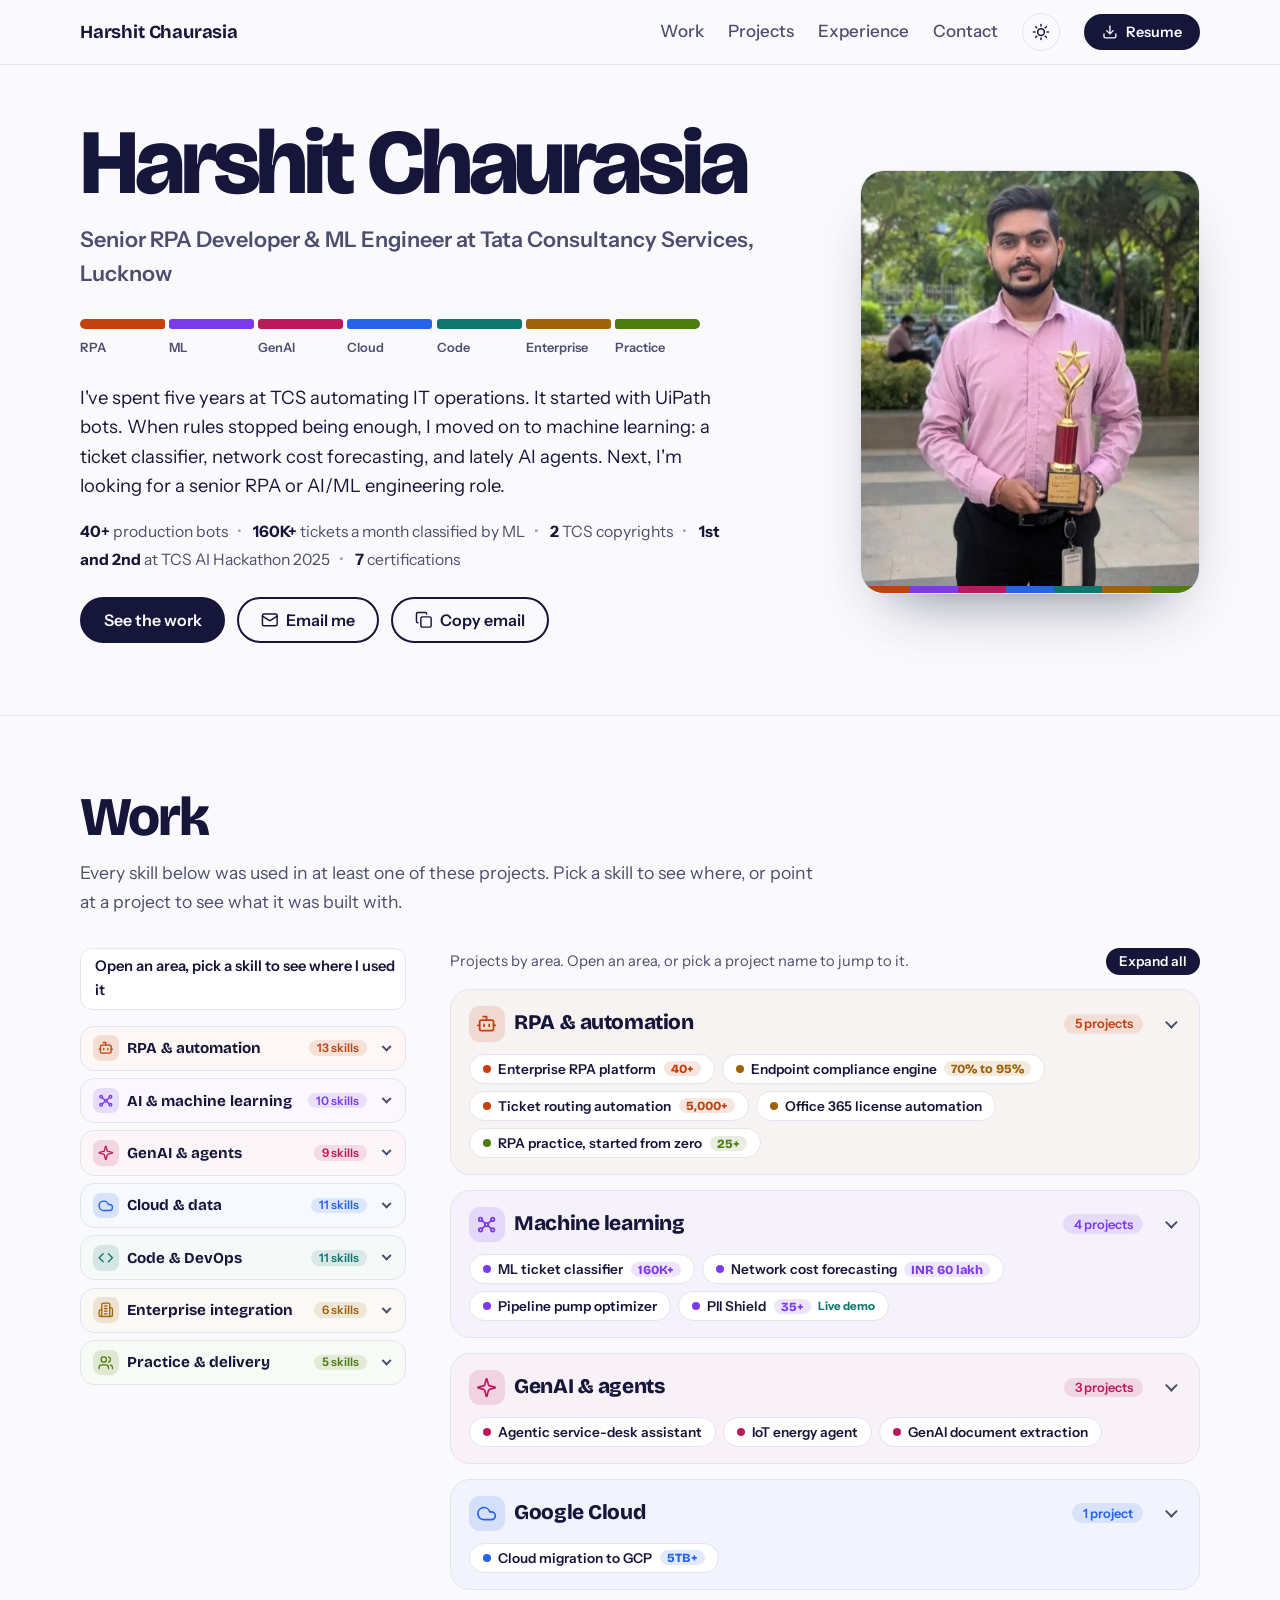
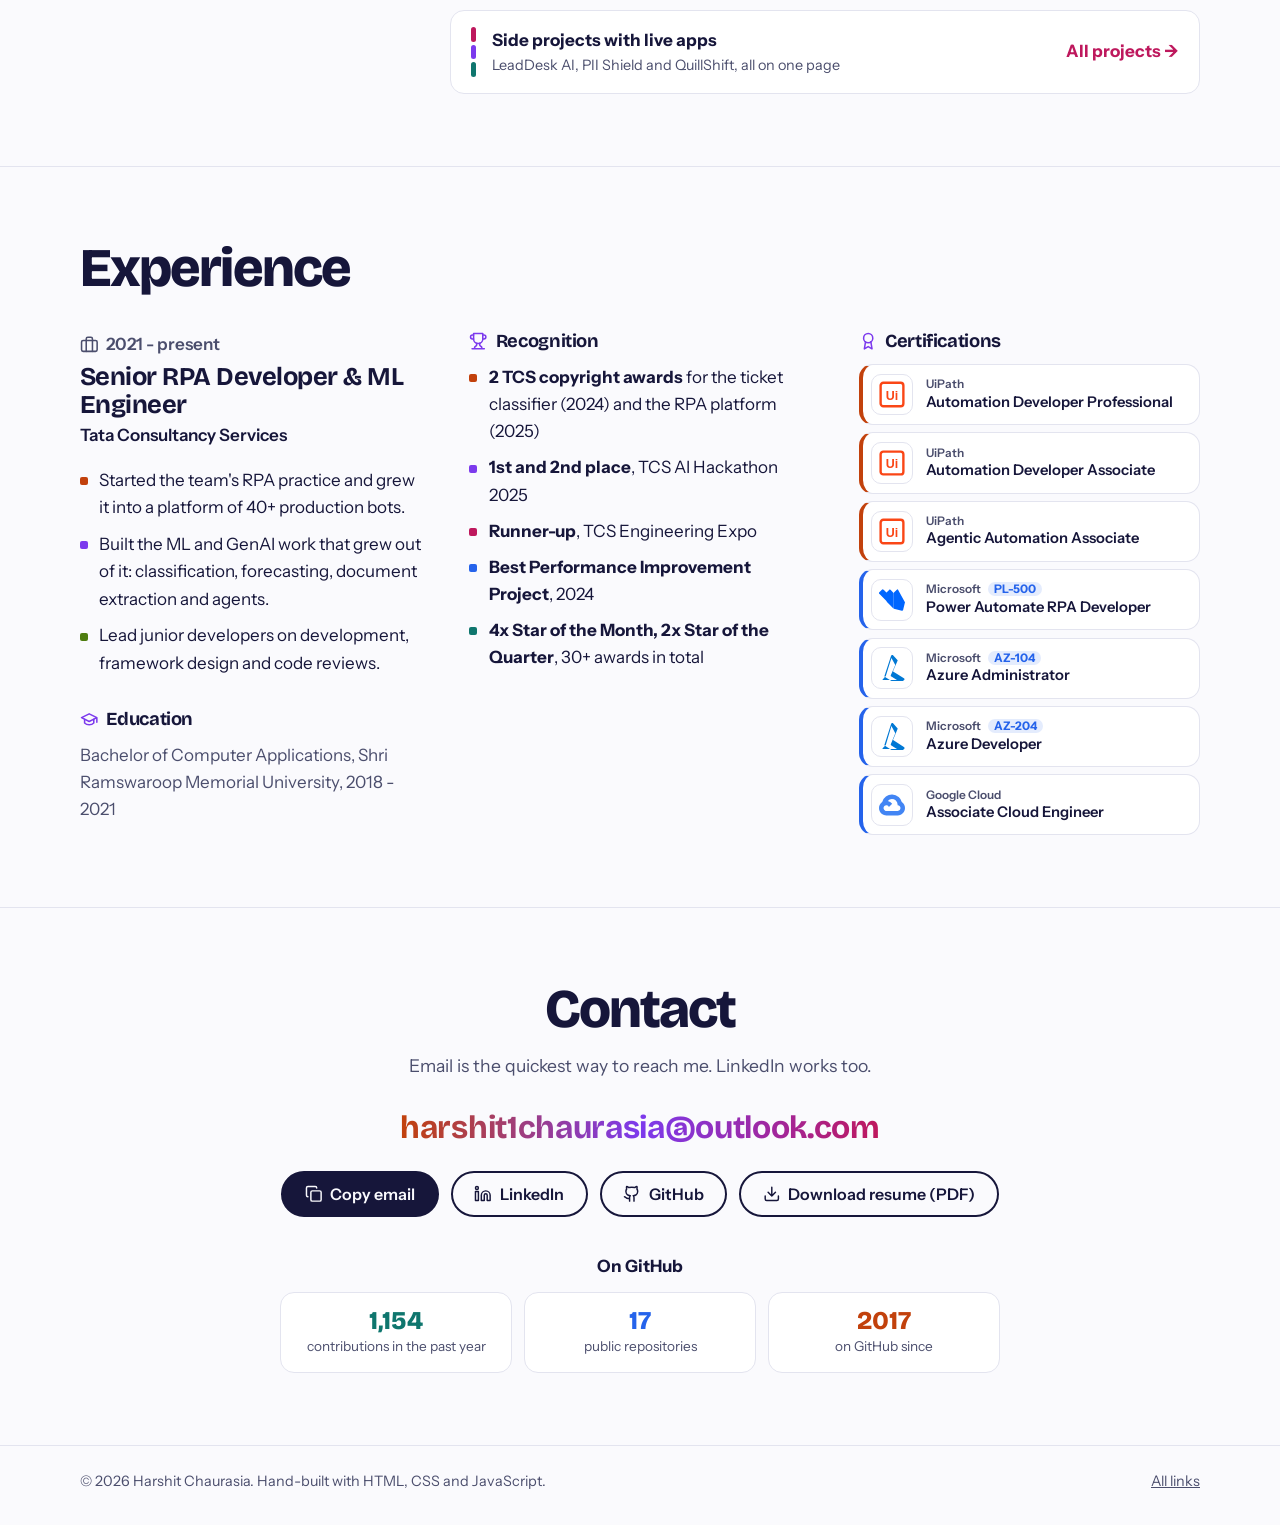
==== commit c277f0c7: "Link /projects from the portfolio and share the top bar - Projects link in the top nav and an 'All p" ====
--- a/index.html
+++ b/index.html
@@ -90,6 +90,7 @@
             <a href="#top" class="brand">Harshit Chaurasia</a>
             <nav class="topnav" aria-label="Primary">
                 <a href="#work">Work</a>
+                <a href="/projects/">Projects</a>
                 <a href="#experience">Experience</a>
                 <a href="#contact">Contact</a>
             </nav>
@@ -346,6 +347,11 @@
                             </div>
                         </details>
                     </div>
+                    <a class="more-projects" href="/projects/">
+                        <span class="more-bar" aria-hidden="true"><i style="--c:var(--genai)"></i><i style="--c:var(--ml)"></i><i style="--c:var(--dev)"></i></span>
+                        <span class="more-text"><strong>Side projects with live apps</strong><small>LeadDesk AI, PII Shield and QuillShift, all on one page</small></span>
+                        <span class="more-go">All projects <span aria-hidden="true">&rarr;</span></span>
+                    </a>
                     </div>
                 </div>
             </div>
--- a/styles.css
+++ b/styles.css
@@ -110,7 +110,7 @@
 .brand { font: 700 1.15rem var(--font-display); text-decoration: none; letter-spacing: -0.01em; margin-right: auto; }
 .topnav { display: flex; gap: 1.5rem; }
 .topnav a { text-decoration: none; color: var(--ink-2); font-weight: 500; }
-.topnav a:hover { color: var(--ink); }
+.topnav a:hover, .topnav a[aria-current="page"] { color: var(--ink); }
 .theme-toggle {
     width: 2.4rem; height: 2.4rem; border-radius: 50%;
     display: grid; place-items: center; cursor: pointer;
@@ -527,10 +527,36 @@
     }
 }
 
+@media (max-width: 480px) {
+    /* four links + toggle + Resume overflow a phone; Experience sits right after Work anyway */
+    .topnav a[href$="#experience"] { display: none; }
+}
+
+/* ---------- LINK TO /projects ---------- */
+.more-projects {
+    display: flex; align-items: center; gap: 1rem; margin-top: 1.25rem; padding: 1rem 1.25rem;
+    border: 1px solid var(--line); border-radius: 14px; background: var(--surface); text-decoration: none;
+    transition: border-color .2s, transform .25s var(--ease), box-shadow .25s;
+}
+.more-projects:hover, .more-projects:focus-visible { border-color: var(--genai); transform: translateY(-2px); box-shadow: 0 14px 30px -20px var(--genai); }
+.more-bar { display: flex; flex-direction: column; gap: 3px; align-self: stretch; }
+.more-bar i { flex: 1; width: 5px; border-radius: 3px; background: var(--c); }
+.more-text { display: flex; flex-direction: column; margin-right: auto; }
+.more-text small { color: var(--ink-2); font-size: .9rem; }
+.more-go { font-weight: 700; color: var(--genai); white-space: nowrap; }
+.more-projects:hover .more-go span { display: inline-block; transform: translateX(3px); transition: transform .2s var(--ease); }
+
+/* ---------- PAGE-TO-PAGE ---------- */
+/* Cross-document view transition: pages cross-fade and the shared top bar stays put.
+   Browsers without support just navigate normally. */
+@view-transition { navigation: auto; }
+.topbar { view-transition-name: topbar; }
+
 /* ---------- REDUCED MOTION ---------- */
 @media (prefers-reduced-motion: reduce) {
     /* smooth scrolling for anchor links stays on: it is short, user-initiated and keeps place */
     *, *::before, *::after { animation: none !important; transition: none !important; }
     .pgroup::details-content, .cat::details-content { transition: none !important; }   /* pseudo-element, not matched by * */
+    ::view-transition-group(*), ::view-transition-old(*), ::view-transition-new(*) { animation: none !important; }
 }
 .js .tags li { cursor: pointer; }
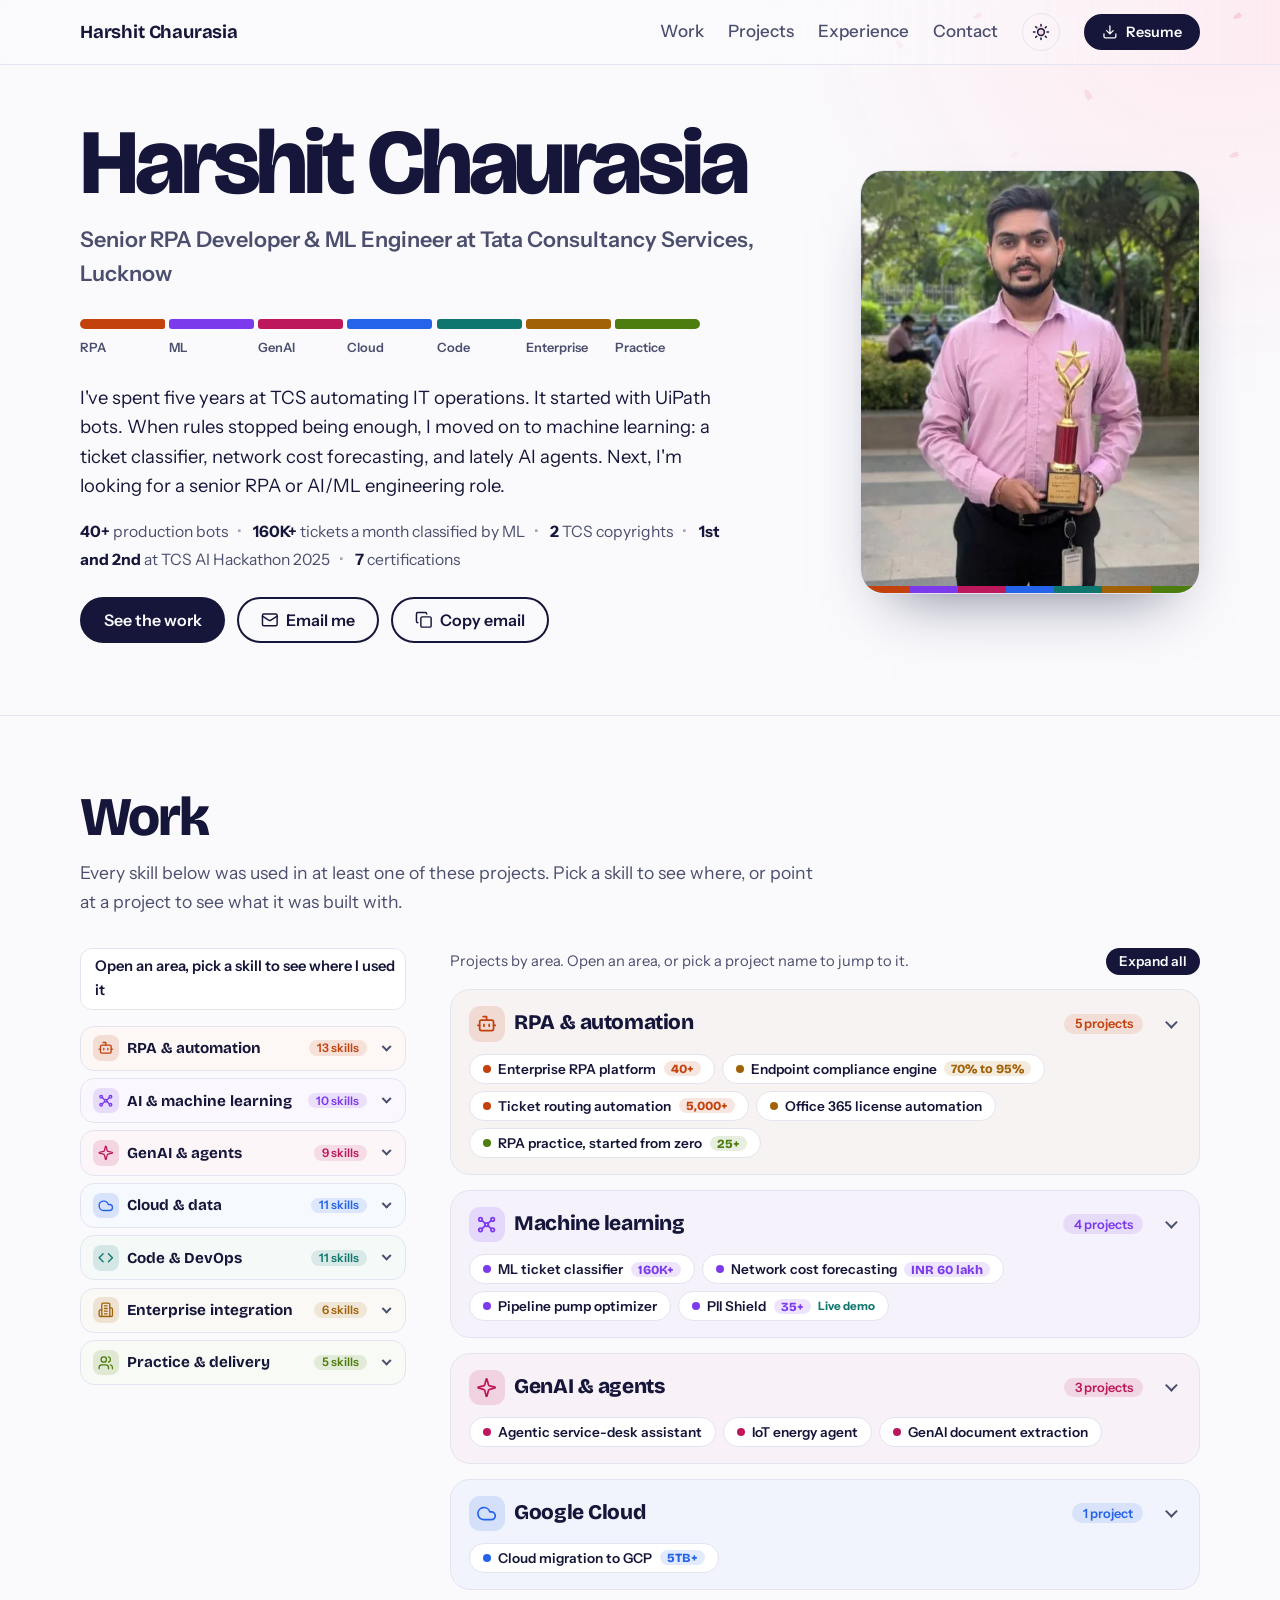
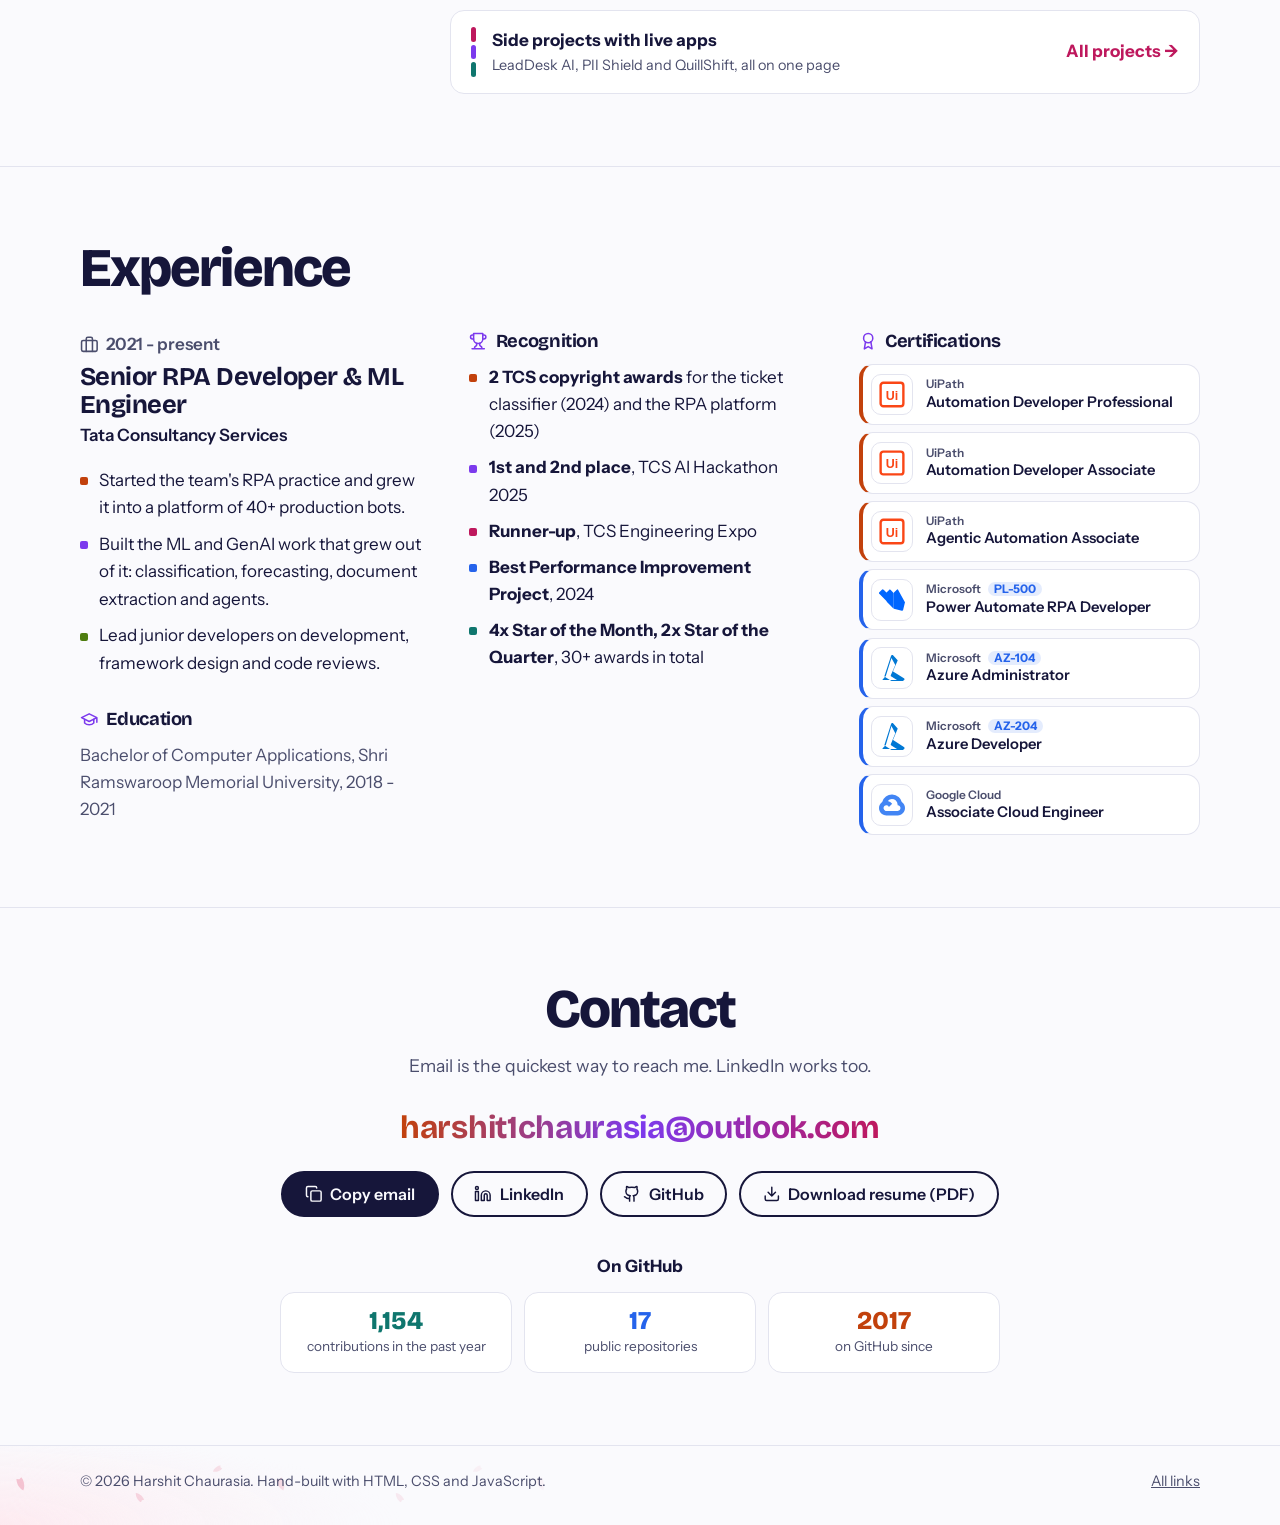
==== commit 82dcfabd: "PII Shield: US sample text and type list Co-Authored-By: Claude Opus 5.5 <noreply@anthropic.com>" ====
--- a/index.html
+++ b/index.html
@@ -267,20 +267,20 @@
                                 <p class="proj-badge"><svg class="ic" aria-hidden="true"><use href="#i-github"/></svg>Open source</p>
                                 <h4>PII Shield</h4>
                                 <p class="proj-result"><strong>35+</strong> kinds of personal data removed before text reaches an LLM</p>
-                                <p>Finds names, Aadhaar and PAN numbers, bank accounts, emails and phone numbers with spaCy NER and pattern rules, then masks them. Nothing you paste is stored.</p>
+                                <p>Finds names, street addresses, SSNs, card and bank numbers, emails and phone numbers with spaCy NER and pattern rules, then masks them. Nothing you paste is stored.</p>
                                 <ul class="tags">
                                     <li data-c="ml">NLP</li><li data-c="ml">spaCy</li><li data-c="dev">Python</li><li data-c="dev">FastAPI</li><li data-c="dev">Docker</li><li data-c="cloud">Cloud Run</li>
                                 </ul>
                                 <div class="proj-links">
                                     <a href="#piiDemo" class="live"><svg class="ic" aria-hidden="true"><use href="#i-play"/></svg>Try the live demo</a>
                                     <a href="https://github.com/harshitrajchaurasia/pii-shield" target="_blank" rel="noopener"><svg class="ic" aria-hidden="true"><use href="#i-github"/></svg>Source on GitHub</a>
-                                    <a href="https://pii-shield-49982461185.us-central1.run.app" target="_blank" rel="noopener"><svg class="ic" aria-hidden="true"><use href="#i-external"/></svg>Open the full app</a>
+                                    <a href="https://pii-shield.saakura.dev" target="_blank" rel="noopener"><svg class="ic" aria-hidden="true"><use href="#i-external"/></svg>Open the full app</a>
                                 </div>
                                 <details class="demo" id="piiDemo">
                                     <summary><svg class="ic" aria-hidden="true"><use href="#i-play"/></svg>Try it here</summary>
                                     <div class="demo-body">
                                         <label for="piiInput" class="demo-label">Text with personal details</label>
-                                        <textarea id="piiInput" rows="4">Hi, I'm Rahul Sharma, Aadhaar 2341 5678 9012, rahul.sharma@gmail.com, +91 98765 43210</textarea>
+                                        <textarea id="piiInput" rows="4">Hi, I'm Emily Johnson, SSN 123-45-6789, emily.johnson@gmail.com, (415) 555-0132</textarea>
                                         <button type="button" class="btn btn-solid btn-small" id="piiRedactBtn">Redact</button>
                                         <p class="demo-label">Redacted text</p>
                                         <div class="demo-output" id="piiOutput" aria-live="polite">The redacted version shows up here.</div>
--- a/styles.css
+++ b/styles.css
@@ -560,3 +560,64 @@
     ::view-transition-group(*), ::view-transition-old(*), ::view-transition-new(*) { animation: none !important; }
 }
 .js .tags li { cursor: pointer; }
+
+/* ---------- SAKURA BACKDROP ---------- */
+/* saakura = cherry blossom. Static petals + blush, fading out from the top-right
+   corner so they never sit behind the hero text. Purely decorative. */
+:root, [data-theme="light"] {
+    --sakura-petals: url("data:image/svg+xml,<svg xmlns='http://www.w3.org/2000/svg' width='220' height='200'><path d='M10 20C5.5 15 4.6 8 6.6 2.4L10 4.1l3.4-1.7C15.4 8 14.5 15 10 20z' fill='%23ec8fa8' opacity='0.45' transform='translate%2824 26%29 rotate%28-20 10 10%29 scale%280.8%29'/><path d='M10 20C5.5 15 4.6 8 6.6 2.4L10 4.1l3.4-1.7C15.4 8 14.5 15 10 20z' fill='%23ec8fa8' opacity='0.4' transform='translate%28150 84%29 rotate%28150 10 10%29 scale%280.7%29'/><path d='M10 20C5.5 15 4.6 8 6.6 2.4L10 4.1l3.4-1.7C15.4 8 14.5 15 10 20z' fill='%23ec8fa8' opacity='0.35' transform='translate%2878 150%29 rotate%2870 10 10%29 scale%280.6%29'/></svg>");
+    --sakura-band: url("data:image/svg+xml,<svg xmlns='http://www.w3.org/2000/svg' width='260' height='56'><path d='M10 20C5.5 15 4.6 8 6.6 2.4L10 4.1l3.4-1.7C15.4 8 14.5 15 10 20z' fill='%23ec8fa8' opacity='0.5' transform='translate%2814 18%29 rotate%28-20 10 10%29 scale%280.75%29'/><path d='M10 20C5.5 15 4.6 8 6.6 2.4L10 4.1l3.4-1.7C15.4 8 14.5 15 10 20z' fill='%23ec8fa8' opacity='0.42' transform='translate%28124 30%29 rotate%28140 10 10%29 scale%280.6%29'/><path d='M10 20C5.5 15 4.6 8 6.6 2.4L10 4.1l3.4-1.7C15.4 8 14.5 15 10 20z' fill='%23ec8fa8' opacity='0.36' transform='translate%28206 8%29 rotate%2860 10 10%29 scale%280.55%29'/></svg>");
+    --sakura-blush: #fdeaf0;
+}
+[data-theme="dark"] {
+    --sakura-petals: url("data:image/svg+xml,<svg xmlns='http://www.w3.org/2000/svg' width='220' height='200'><path d='M10 20C5.5 15 4.6 8 6.6 2.4L10 4.1l3.4-1.7C15.4 8 14.5 15 10 20z' fill='%23c25b7d' opacity='0.45' transform='translate%2824 26%29 rotate%28-20 10 10%29 scale%280.8%29'/><path d='M10 20C5.5 15 4.6 8 6.6 2.4L10 4.1l3.4-1.7C15.4 8 14.5 15 10 20z' fill='%23c25b7d' opacity='0.4' transform='translate%28150 84%29 rotate%28150 10 10%29 scale%280.7%29'/><path d='M10 20C5.5 15 4.6 8 6.6 2.4L10 4.1l3.4-1.7C15.4 8 14.5 15 10 20z' fill='%23c25b7d' opacity='0.35' transform='translate%2878 150%29 rotate%2870 10 10%29 scale%280.6%29'/></svg>");
+    --sakura-band: url("data:image/svg+xml,<svg xmlns='http://www.w3.org/2000/svg' width='260' height='56'><path d='M10 20C5.5 15 4.6 8 6.6 2.4L10 4.1l3.4-1.7C15.4 8 14.5 15 10 20z' fill='%23c25b7d' opacity='0.5' transform='translate%2814 18%29 rotate%28-20 10 10%29 scale%280.75%29'/><path d='M10 20C5.5 15 4.6 8 6.6 2.4L10 4.1l3.4-1.7C15.4 8 14.5 15 10 20z' fill='%23c25b7d' opacity='0.42' transform='translate%28124 30%29 rotate%28140 10 10%29 scale%280.6%29'/><path d='M10 20C5.5 15 4.6 8 6.6 2.4L10 4.1l3.4-1.7C15.4 8 14.5 15 10 20z' fill='%23c25b7d' opacity='0.36' transform='translate%28206 8%29 rotate%2860 10 10%29 scale%280.55%29'/></svg>");
+    --sakura-blush: #241a35;
+}
+body { position: relative; isolation: isolate; }
+body::before {
+    content: "";
+    position: absolute; top: 0; left: 0; right: 0; z-index: -1;
+    height: min(860px, 100vh);
+    pointer-events: none;
+    background: radial-gradient(ellipse 50% 65% at 95% 0%, var(--sakura-blush), transparent 70%);
+    -webkit-mask-image: linear-gradient(#000 55%, transparent);
+            mask-image: linear-gradient(#000 55%, transparent);
+}
+/* petals only in the top-right; gradients keep the full width */
+body::after {
+    content: "";
+    position: absolute; top: 0; right: 0; z-index: -1;
+    width: 45%; height: min(600px, 80vh);
+    pointer-events: none;
+    background: var(--sakura-petals);
+    -webkit-mask-image: radial-gradient(ellipse 85% 85% at 100% 0%, #000 15%, transparent 72%);
+            mask-image: radial-gradient(ellipse 85% 85% at 100% 0%, #000 15%, transparent 72%);
+}
+@media (max-width: 760px) {
+    /* text spans the full width on phones: keep petals to the top corner, above the intro copy */
+    body::after { width: 45%; height: 150px; }
+}
+/* header: a few petals toward the right end, visible at any scroll position */
+.topbar::before {
+    content: "";
+    position: absolute; inset: 0; z-index: -1;
+    pointer-events: none;
+    background:
+        var(--sakura-band) right 0 center / 260px 56px repeat-x,
+        linear-gradient(to left, var(--sakura-blush), transparent 45%);
+    -webkit-mask-image: linear-gradient(to left, #000, transparent 40%);
+            mask-image: linear-gradient(to left, #000, transparent 40%);
+}
+/* footer: mirrors the hero, rising from the bottom-left corner */
+.footer { position: relative; isolation: isolate; overflow: hidden; }
+.footer::before {
+    content: "";
+    position: absolute; inset: 0; z-index: -1;
+    pointer-events: none;
+    background:
+        var(--sakura-band) left 0 center / 260px 56px repeat-x,
+        radial-gradient(ellipse 45% 160% at 0% 100%, var(--sakura-blush), transparent 70%);
+    -webkit-mask-image: linear-gradient(to right, #000, transparent 50%);
+            mask-image: linear-gradient(to right, #000, transparent 50%);
+}
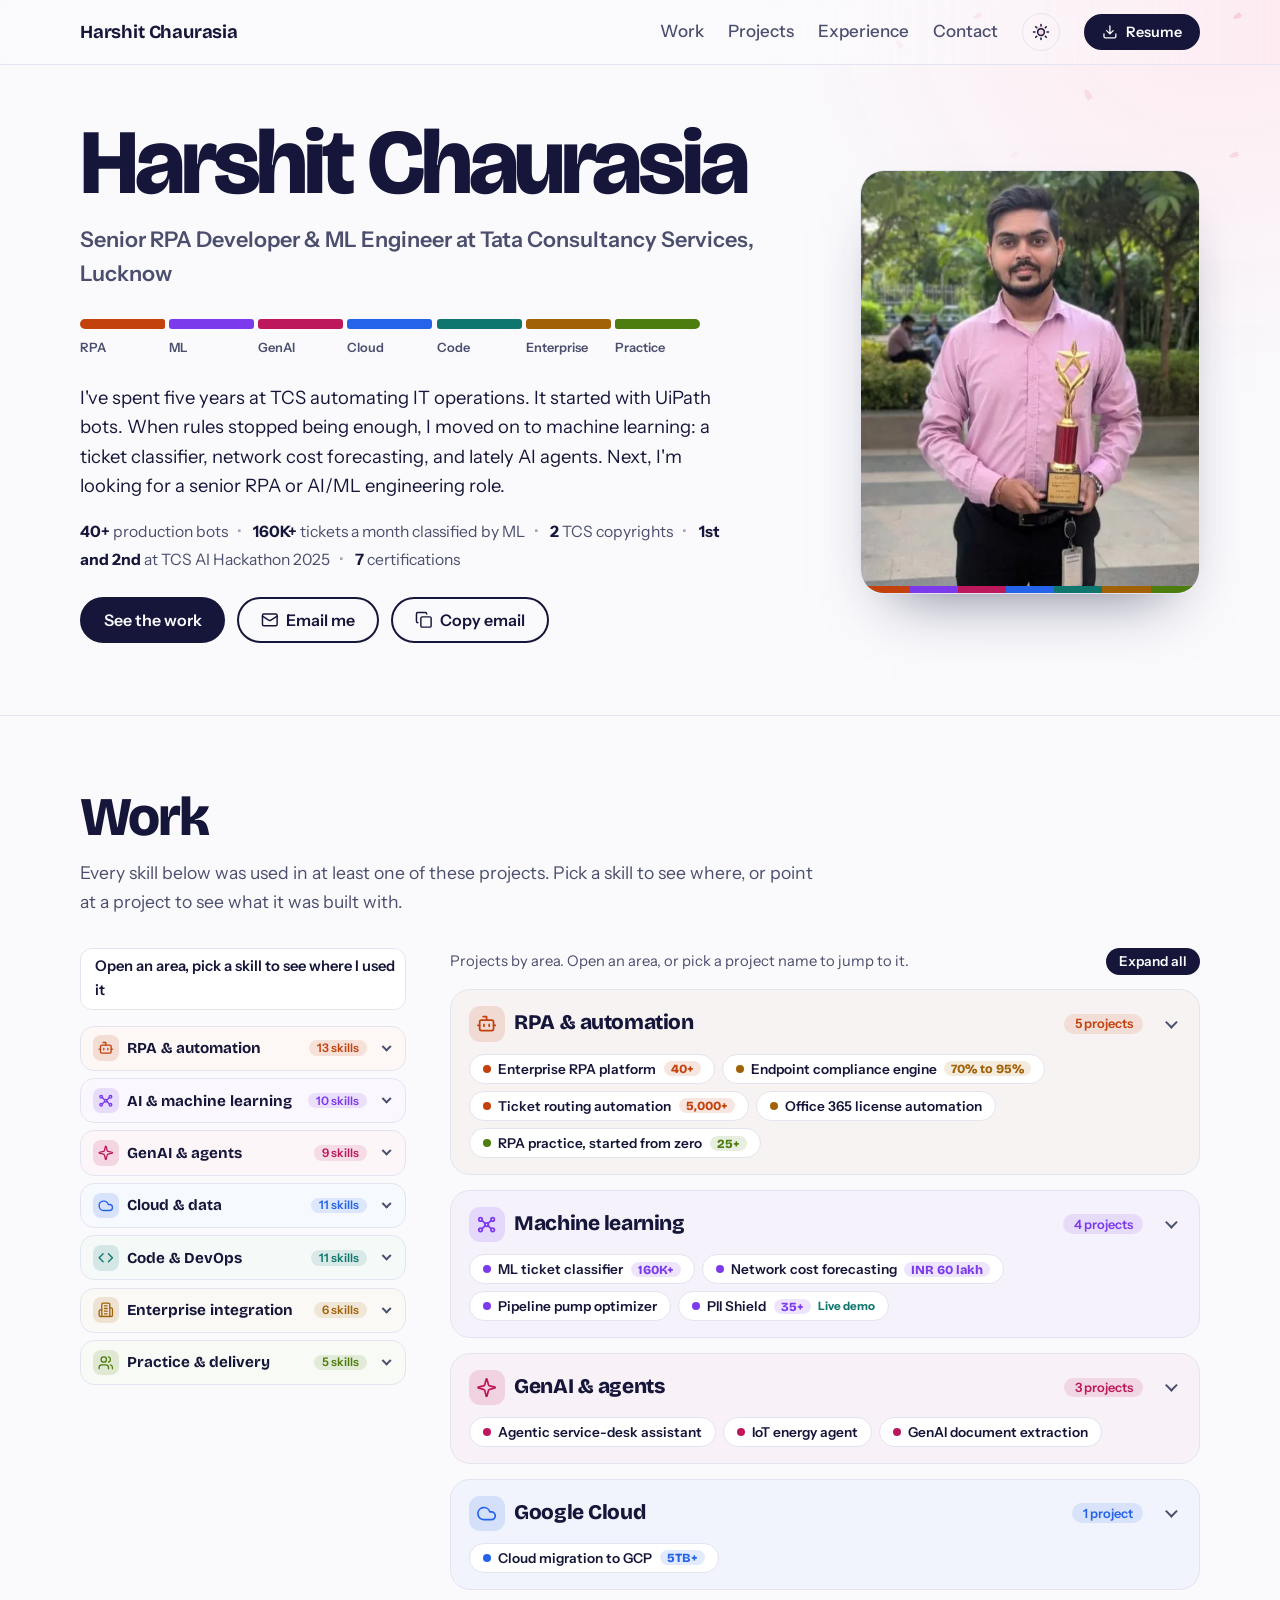
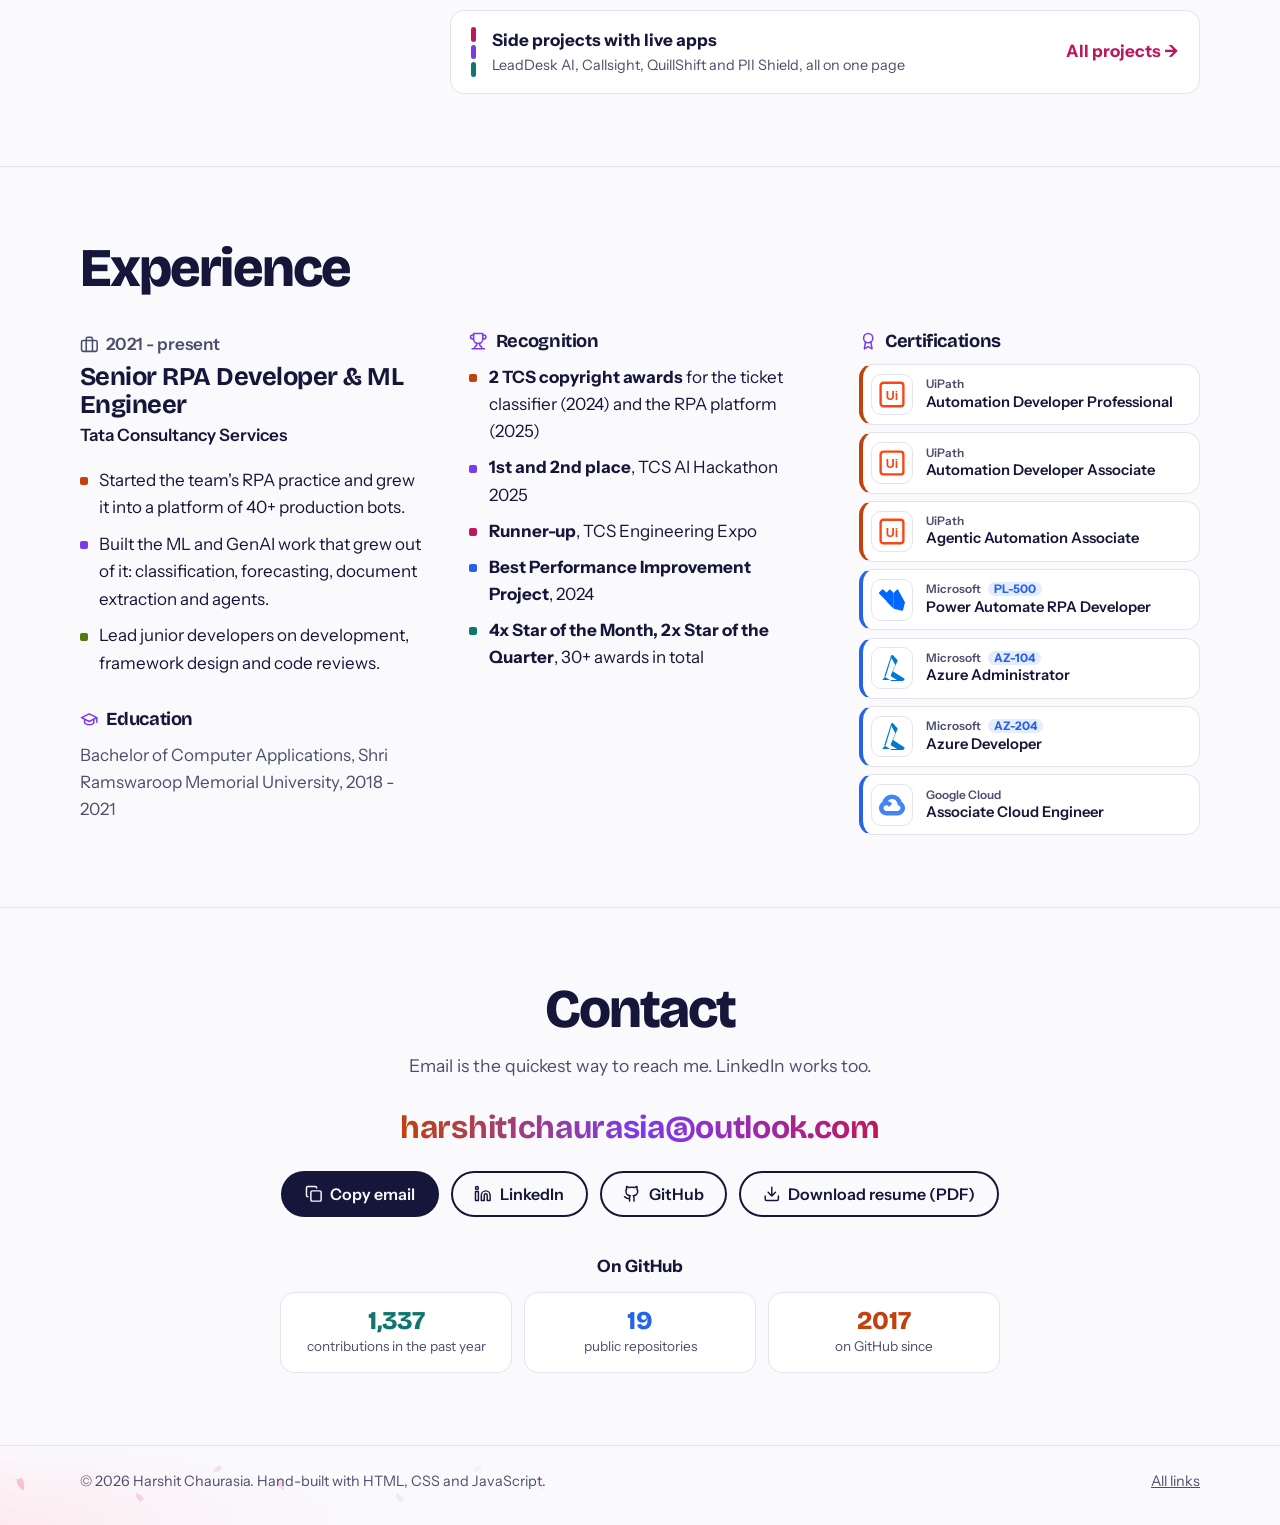
==== commit c2d7bd2d: "Projects page: date and order PII Shield, QuillShift, Callsight Co-Authored-By: Claude Opus 5.5 <nor" ====
--- a/index.html
+++ b/index.html
@@ -124,7 +124,7 @@
 
                     <p class="hero-pitch">I've spent five years at TCS automating IT operations. It started with UiPath bots. When rules stopped being enough, I moved on to machine learning: a ticket classifier, network cost forecasting, and lately AI agents. Next, I'm looking for a senior RPA or AI/ML engineering role.</p>
 
-                    <!-- the numbers a recruiter looks for, as one plain line -->
+                    <!-- headline numbers -->
                     <ul class="proof" aria-label="Highlights">
                         <li><b>40+</b> production bots</li>
                         <li><b>160K+</b> tickets a month classified by ML</li>
@@ -349,7 +349,7 @@
                     </div>
                     <a class="more-projects" href="/projects/">
                         <span class="more-bar" aria-hidden="true"><i style="--c:var(--genai)"></i><i style="--c:var(--ml)"></i><i style="--c:var(--dev)"></i></span>
-                        <span class="more-text"><strong>Side projects with live apps</strong><small>LeadDesk AI, PII Shield and QuillShift, all on one page</small></span>
+                        <span class="more-text"><strong>Side projects with live apps</strong><small>LeadDesk AI, Callsight, QuillShift and PII Shield, all on one page</small></span>
                         <span class="more-go">All projects <span aria-hidden="true">&rarr;</span></span>
                     </a>
                     </div>
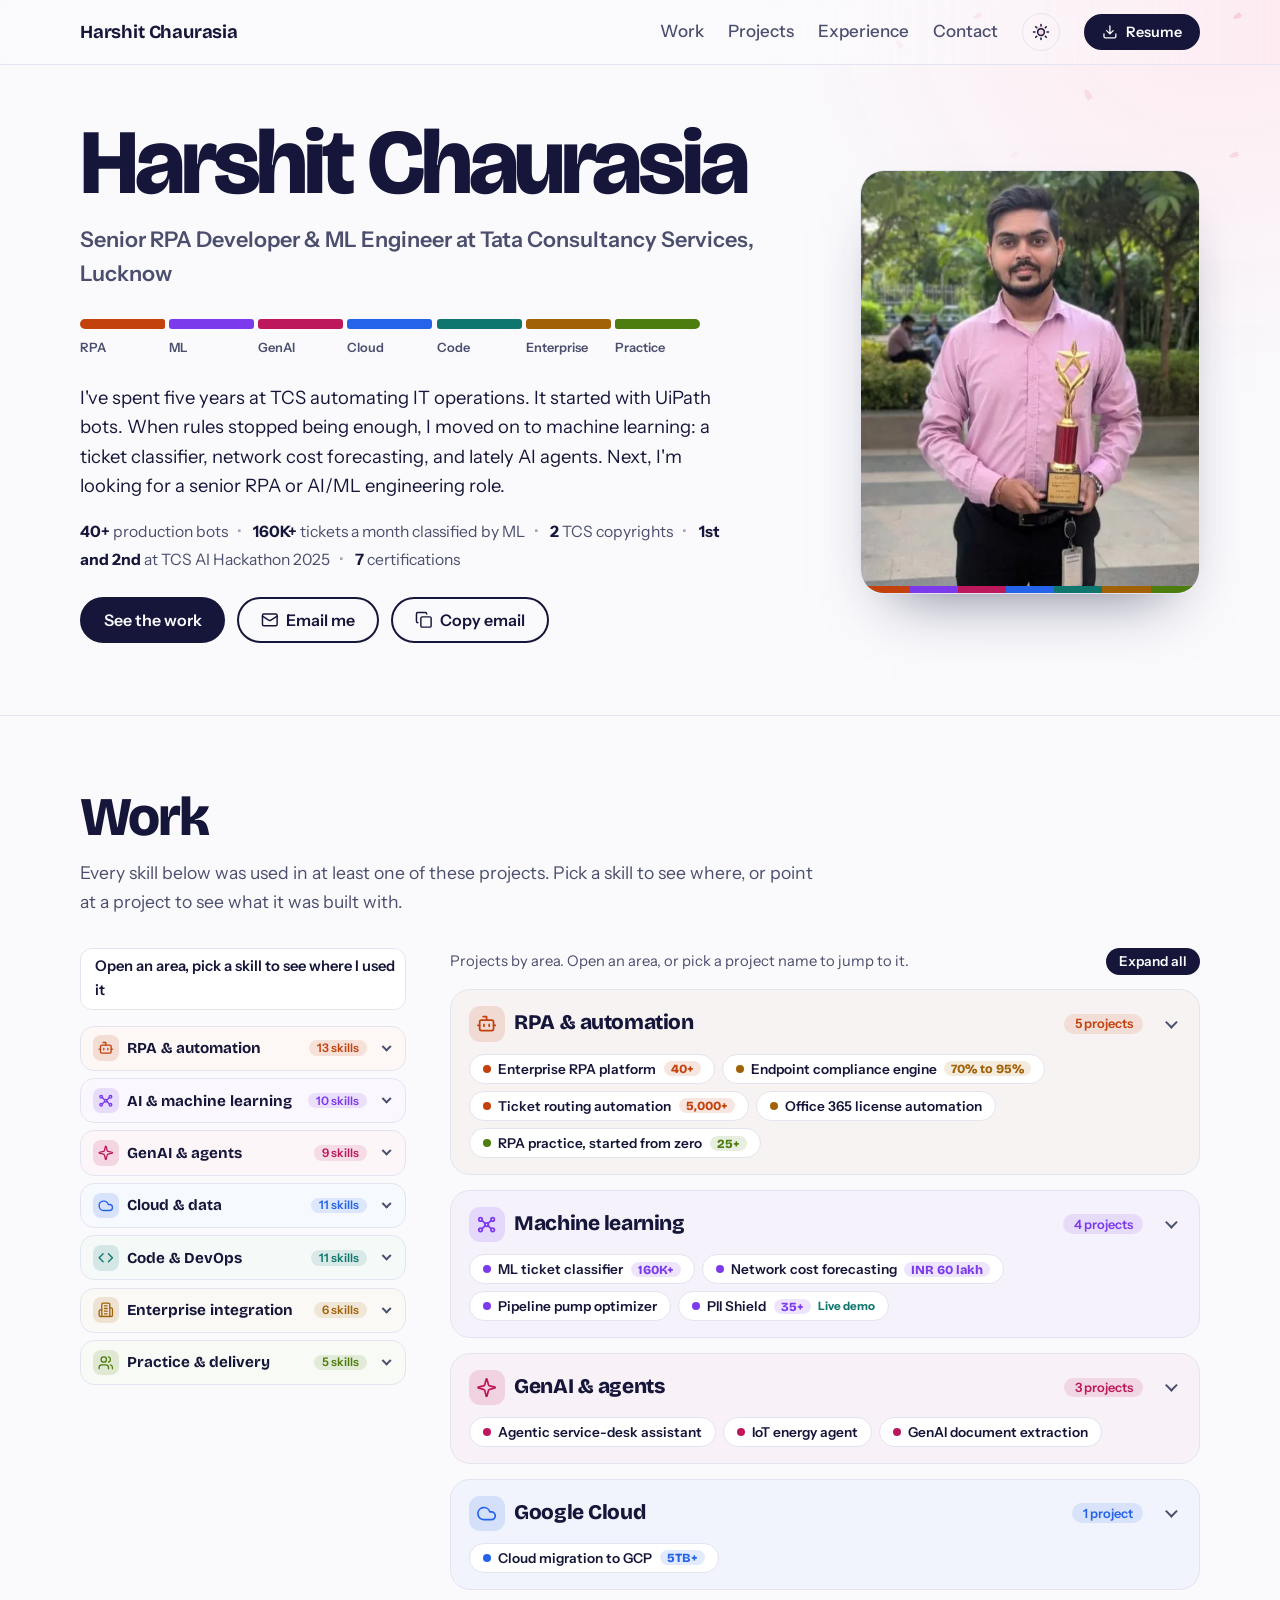
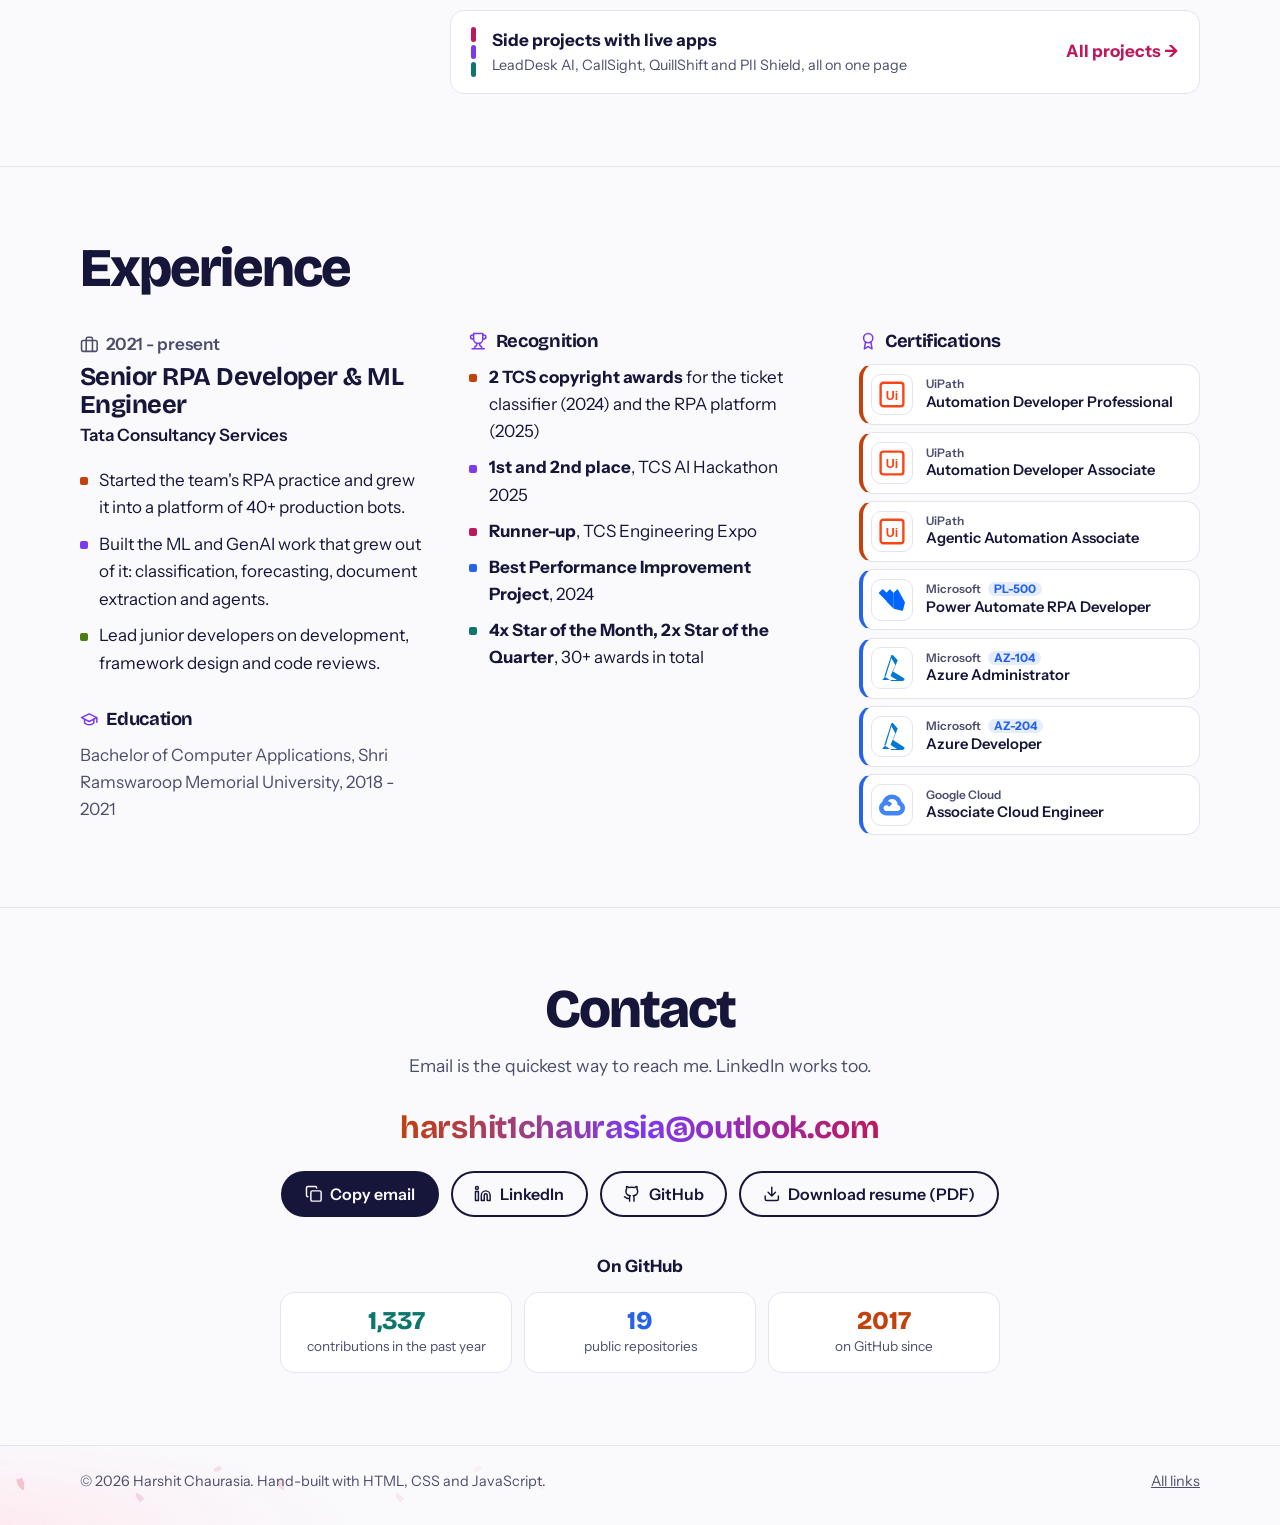
==== commit da1c052d: "Spell the name CallSight Co-Authored-By: Claude Opus 5.5 <noreply@anthropic.com>" ====
--- a/index.html
+++ b/index.html
@@ -349,7 +349,7 @@
                     </div>
                     <a class="more-projects" href="/projects/">
                         <span class="more-bar" aria-hidden="true"><i style="--c:var(--genai)"></i><i style="--c:var(--ml)"></i><i style="--c:var(--dev)"></i></span>
-                        <span class="more-text"><strong>Side projects with live apps</strong><small>LeadDesk AI, Callsight, QuillShift and PII Shield, all on one page</small></span>
+                        <span class="more-text"><strong>Side projects with live apps</strong><small>LeadDesk AI, CallSight, QuillShift and PII Shield, all on one page</small></span>
                         <span class="more-go">All projects <span aria-hidden="true">&rarr;</span></span>
                     </a>
                     </div>
